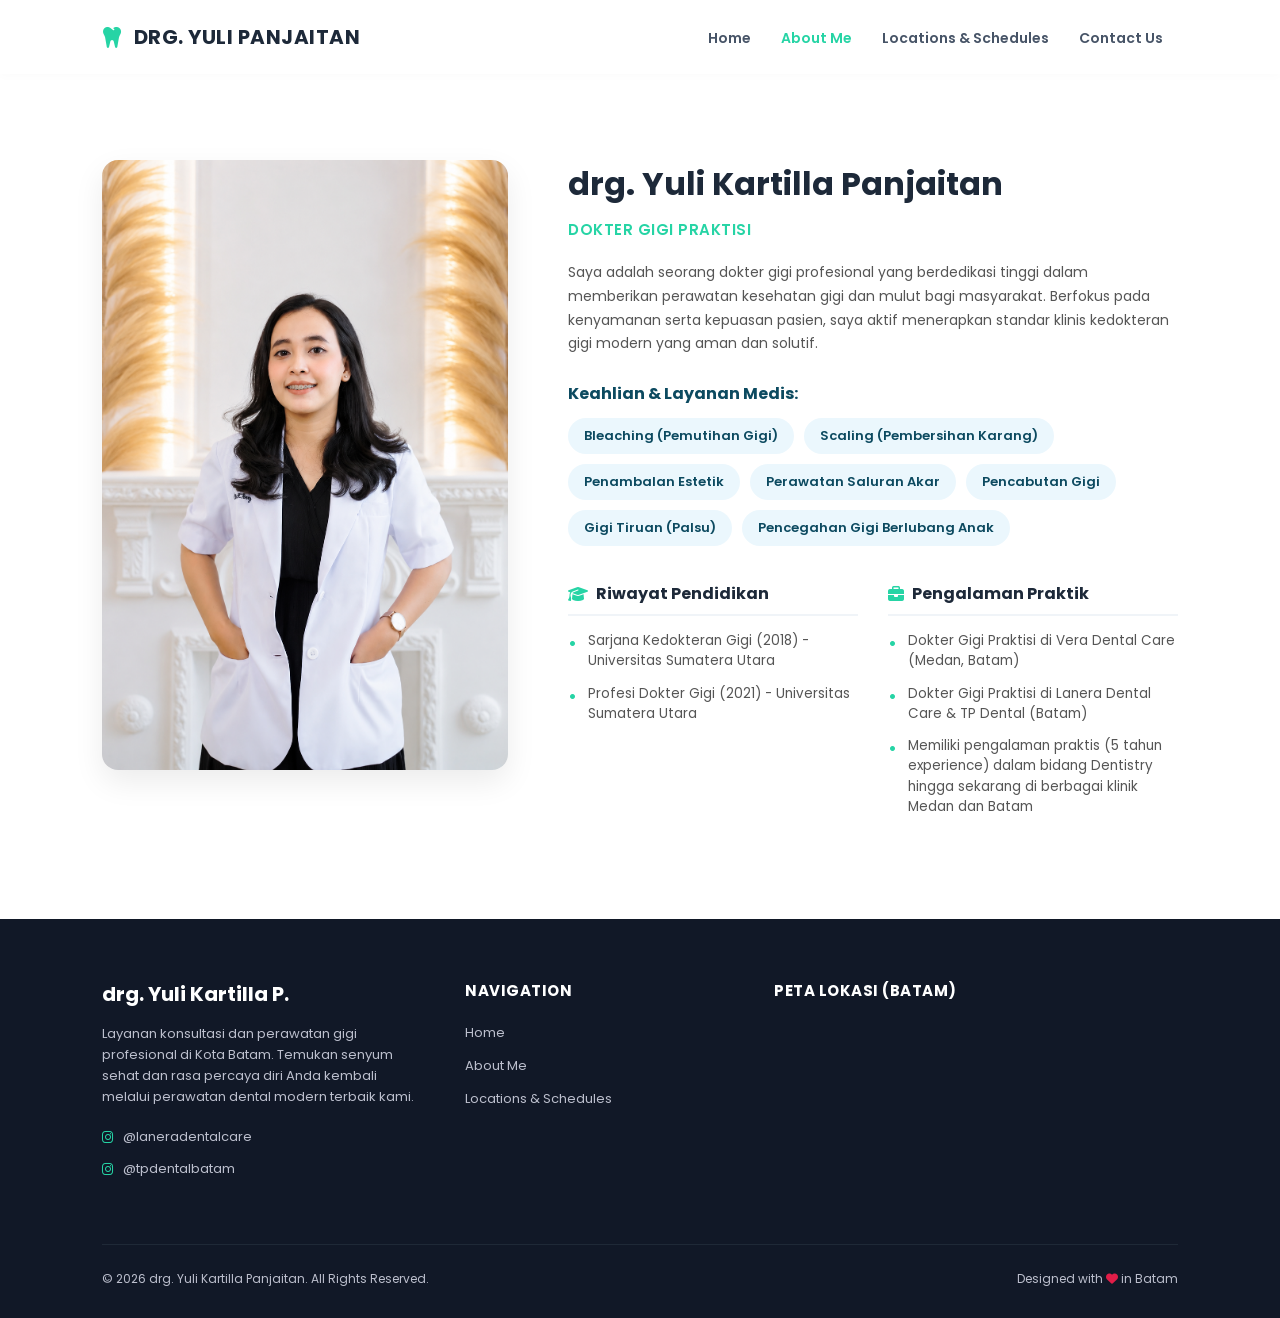
==== about.html @ c7d8d3b6 "Update about.html" ====
<!DOCTYPE html>
<html lang="en">
<head>
    <meta charset="UTF-8">
    <meta name="viewport" content="width=device-width, initial-scale=1.0">
    <title>About Me - drg. Yuli Kartilla Panjaitan</title>
    <!-- Font Awesome untuk Ikon -->
    <link rel="stylesheet" href="https://cdnjs.cloudflare.com/ajax/libs/font-awesome/6.4.0/css/all.min.css">
    <!-- Google Fonts -->
    <link href="https://fonts.googleapis.com/css2?family=Poppins:wght@300;400;600;700&display=swap" rel="stylesheet">
    
    <style>
        * {
            margin: 0;
            padding: 0;
            box-sizing: border-box;
            font-family: 'Poppins', sans-serif;
            scroll-behavior: smooth;
        }

        body {
            background-color: #ffffff;
            color: #333;
            overflow-x: hidden;
        }

        /* Navigation Bar */
        header {
            display: flex;
            justify-content: space-between;
            align-items: center;
            padding: 22px 8%;
            background: rgba(255, 255, 255, 0.95);
            backdrop-filter: blur(8px);
            position: fixed;
            width: 100%;
            z-index: 1000;
            top: 0;
            left: 0;
            box-shadow: 0 2px 10px rgba(0, 0, 0, 0.02);
            transition: all 0.3s ease-in-out;
        }

        header.scrolled {
            padding: 12px 8%;
            background: #ffffff;
            box-shadow: 0 4px 20px rgba(0, 0, 0, 0.08);
        }

        .logo {
            display: flex;
            align-items: center;
            font-weight: 700;
            font-size: 20px;
            color: #1d2939;
            text-transform: uppercase;
            letter-spacing: 0.5px;
        }

        .logo i {
            color: #26d4a5;
            margin-right: 10px;
            font-size: 24px;
        }

        nav {
            display: flex;
            align-items: center;
        }

        nav ul {
            display: flex;
            list-style: none;
            align-items: center;
        }

        nav ul li {
            margin: 0 15px;
        }

        nav ul li a {
            text-decoration: none;
            color: #475467;
            font-size: 14px;
            font-weight: 600;
            transition: color 0.3s;
        }

        nav ul li a:hover, nav ul li a.active {
            color: #26d4a5;
        }

        .menu-toggle {
            display: none;
            font-size: 24px;
            cursor: pointer;
        }

        /* SECTION: Tentang Dokter */
        .about-section {
            padding: 160px 8% 90px 8%;
            background-color: #ffffff;
            display: grid;
            grid-template-columns: 1fr 1.5fr;
            gap: 60px;
            align-items: start;
        }

        .about-img-box {
            position: relative;
            border-radius: 16px;
            overflow: hidden;
            box-shadow: 0 12px 30px rgba(0, 0, 0, 0.08);
        }

        .about-img-box img {
            width: 100%;
            height: auto;
            display: block;
            object-fit: cover;
        }

        .about-details h2 {
            font-size: 32px;
            color: #1d2939;
            margin-bottom: 10px;
            font-weight: 700;
        }

        .about-details .subtitle {
            font-size: 15px;
            color: #26d4a5;
            font-weight: 600;
            text-transform: uppercase;
            letter-spacing: 0.5px;
            margin-bottom: 20px;
        }

        .about-details p {
            font-size: 14px;
            color: #555;
            line-height: 1.7;
            margin-bottom: 25px;
        }

        .skills-title {
            font-size: 16px;
            font-weight: 700;
            color: #0c4a60;
            margin-bottom: 12px;
        }

        .skills-container {
            display: flex;
            flex-wrap: wrap;
            gap: 10px;
            margin-bottom: 35px;
        }

        .skill-tag {
            background-color: #ebf7fd;
            color: #0c4a60;
            padding: 8px 16px;
            border-radius: 20px;
            font-size: 13px;
            font-weight: 600;
            transition: all 0.3s;
        }

        .skill-tag:hover {
            background-color: #26d4a5;
            color: white;
        }

        .history-grid {
            display: grid;
            grid-template-columns: 1fr 1fr;
            gap: 30px;
        }

        .history-block h3 {
            font-size: 16px;
            color: #1d2939;
            margin-bottom: 15px;
            display: flex;
            align-items: center;
            gap: 8px;
            font-weight: 700;
            border-bottom: 2px solid #f0f4f8;
            padding-bottom: 8px;
        }

        .history-block h3 i {
            color: #26d4a5;
        }

        .history-list {
            list-style: none;
        }

        .history-item {
            position: relative;
            padding-left: 20px;
            margin-bottom: 12px;
            font-size: 13.5px;
            color: #555;
            line-height: 1.5;
        }

        .history-item::before {
            content: "•";
            color: #26d4a5;
            font-size: 18px;
            position: absolute;
            left: 0;
            top: -2px;
            font-weight: bold;
        }

        /* SECTION: Footer */
        footer {
            background-color: #111827;
            color: #bcbfcd;
            padding: 60px 8% 30px 8%;
            font-size: 14px;
        }

        .footer-container {
            display: grid;
            grid-template-columns: 1.2fr 1fr 1.5fr;
            gap: 40px;
            margin-bottom: 40px;
        }

        .footer-brand h3 {
            color: white;
            font-size: 20px;
            margin-bottom: 15px;
            font-weight: 700;
        }

        .footer-brand p {
            line-height: 1.6;
            margin-bottom: 20px;
            font-size: 13px;
        }

        .footer-socials-link a {
            color: #bcbfcd;
            text-decoration: none;
            display: flex;
            align-items: center;
            gap: 10px;
            margin-bottom: 12px;
            transition: color 0.3s;
            font-size: 13px;
        }

        .footer-socials-link a:hover {
            color: #26d4a5;
        }

        .footer-links h4, .footer-maps h4 {
            color: white;
            font-size: 15px;
            font-weight: 700;
            margin-bottom: 20px;
            text-transform: uppercase;
            letter-spacing: 0.5px;
        }

        .footer-links ul {
            list-style: none;
        }

        .footer-links ul li {
            margin-bottom: 12px;
        }

        .footer-links ul li a {
            color: #bcbfcd;
            text-decoration: none;
            transition: color 0.3s;
            font-size: 13px;
        }

        .footer-links ul li a:hover {
            color: #26d4a5;
        }

        .map-responsive {
            overflow: hidden;
            padding-bottom: 45%;
            position: relative;
            height: 0;
            border-radius: 8px;
        }

        .map-responsive iframe {
            left: 0;
            top: 0;
            height: 100%;
            width: 100%;
            position: absolute;
            border: 0;
        }

        .footer-bottom {
            border-top: 1px solid #1f2937;
            padding-top: 25px;
            display: flex;
            justify-content: space-between;
            align-items: center;
            flex-wrap: wrap;
            gap: 15px;
            font-size: 12px;
        }

        /* Responsive Breakpoints */
        @media (max-width: 992px) {
            header { padding: 16px 5%; background: white !important; position: fixed; box-shadow: 0 2px 10px rgba(0,0,0,0.05); }
            .menu-toggle { display: block; color: #111; }
            nav ul {
                display: none;
                flex-direction: column;
                position: absolute;
                top: 100%;
                left: 0;
                width: 100%;
                background: white;
                padding: 20px;
                box-shadow: 0 10px 15px rgba(0,0,0,0.05);
            }
            nav ul.active { display: flex; }
            nav ul li { margin: 10px 0; }
            
            .about-section { grid-template-columns: 1fr; gap: 40px; padding: 130px 5% 40px 5%; }
            .history-grid { grid-template-columns: 1fr; gap: 25px; }
            .footer-container { grid-template-columns: 1fr; gap: 30px; }
            .map-responsive { padding-bottom: 60%; }
        }
    </style>
</head>
<body>

    <!-- Header / Navigasi -->
    <header>
        <div class="logo">
            <i class="fa-solid fa-tooth"></i> drg. YULI PANJAITAN
        </div>
        <nav>
            <div class="menu-toggle" id="mobile-menu"><i class="fa-solid fa-bars"></i></div>
            <ul id="nav-list">
                <li><a href="index.html">Home</a></li>
                <li><a href="about.html" class="active">About Me</a></li>
                <li><a href="index.html#locations">Locations & Schedules</a></li>
                <li><a href="index.html#contact">Contact Us</a></li>
            </ul>
        </nav>
    </header>

    <!-- SECTION: Tentang Dokter -->
    <section class="about-section">
        <div class="about-img-box">
            <img src="drg-yuli.jpg" alt="Foto drg. Yuli Kartilla Panjaitan" onerror="this.src='https://via.placeholder.com/400x500?text=Foto+drg.+Yuli'">
        </div>
        
        <div class="about-details">
            <h2>drg. Yuli Kartilla Panjaitan</h2>
            <div class="subtitle">Dokter Gigi Praktisi</div>
            <p>Saya adalah seorang dokter gigi profesional yang berdedikasi tinggi dalam memberikan perawatan kesehatan gigi dan mulut bagi masyarakat. Berfokus pada kenyamanan serta kepuasan pasien, saya aktif menerapkan standar klinis kedokteran gigi modern yang aman dan solutif.</p>
            
            <div class="skills-title">Keahlian & Layanan Medis:</div>
            <div class="skills-container">
                <div class="skill-tag">Bleaching (Pemutihan Gigi)</div>
                <div class="skill-tag">Scaling (Pembersihan Karang)</div>
                <div class="skill-tag">Penambalan Estetik</div>
                <div class="skill-tag">Perawatan Saluran Akar</div>
                <div class="skill-tag">Pencabutan Gigi</div>
                <div class="skill-tag">Gigi Tiruan (Palsu)</div>
                <div class="skill-tag">Pencegahan Gigi Berlubang Anak</div>
            </div>
            
            <div class="history-grid">
                <!-- UPDATE RIWAYAT PENDIDIKAN -->
                <div class="history-block">
                    <h3><i class="fa-solid fa-graduation-cap"></i> Riwayat Pendidikan</h3>
                    <ul class="history-list">
                        <li class="history-item">Sarjana Kedokteran Gigi (2018) - Universitas Sumatera Utara</li>
                        <li class="history-item">Profesi Dokter Gigi (2021) - Universitas Sumatera Utara</li>
                    </ul>
                </div>
                
                <!-- UPDATE PENGALAMAN PRAKTIK -->
                <div class="history-block">
                    <h3><i class="fa-solid fa-briefcase"></i> Pengalaman Praktik</h3>
                    <ul class="history-list">
                        <li class="history-item">Dokter Gigi Praktisi di Vera Dental Care (Medan, Batam)</li>
                        <li class="history-item">Dokter Gigi Praktisi di Lanera Dental Care & TP Dental (Batam)</li>
                        <li class="history-item">Memiliki pengalaman praktis (5 tahun experience) dalam bidang Dentistry hingga sekarang di berbagai klinik Medan dan Batam</li>
                    </ul>
                </div>
            </div>
        </div>
    </section>

    <!-- FOOTER -->
    <footer>
        <div class="footer-container">
            <div class="footer-brand">
                <h3>drg. Yuli Kartilla P.</h3>
                <p>Layanan konsultasi dan perawatan gigi profesional di Kota Batam. Temukan senyum sehat dan rasa percaya diri Anda kembali melalui perawatan dental modern terbaik kami.</p>
                <div class="footer-socials-link">
                    <a href="https://www.instagram.com/laneradentalcare/?hl=id" target="_blank"><i class="fa-brands fa-instagram" style="color: #26d4a5;"></i> @laneradentalcare</a>
                    <a href="https://www.instagram.com/tpdentalbatam/" target="_blank"><i class="fa-brands fa-instagram" style="color: #26d4a5;"></i> @tpdentalbatam</a>
                </div>
            </div>

            <div class="footer-links">
                <h4>Navigation</h4>
                <ul>
                    <li><a href="index.html">Home</a></li>
                    <li><a href="about.html">About Me</a></li>
                    <li><a href="index.html#locations">Locations & Schedules</a></li>
                </ul>
            </div>

            <div class="footer-maps">
                <h4>Peta Lokasi (Batam)</h4>
                <div class="map-responsive">
                    <iframe src="https://www.google.com/maps/embed?pb=!1m18!1m12!1m3!1d127641.15682855214!2d103.92429486026365!3d1.1123512248555813!2m3!1f0!2f0!3f0!3m2!1i1024!2i768!4f13.1!3m3!1m2!1s0x31d98bf723e7f225%3A0x6bda6396e94998!2sBatam%2C%20Kota%20Batam%2C%20Kepulauan%20Riau!5e0!3m2!1sid!2sid!4v1700000000000!3m2!1sid!2sid" allowfullscreen="" loading="lazy"></iframe>
                </div>
            </div>
        </div>

        <div class="footer-bottom">
            <p>© 2026 drg. Yuli Kartilla Panjaitan. All Rights Reserved.</p>
            <p>Designed with <i class="fa-solid fa-heart" style="color: #e11d48;"></i> in Batam</p>
        </div>
    </footer>

    <script>
        // KODE SCROLL NAVBAR STABIL UNTUK HALAMAN ABOUT
        const header = document.querySelector('header');
        function checkScroll() {
            const scrollTop = window.scrollY || window.pageYOffset || document.documentElement.scrollTop;
            if (scrollTop > 30) {
                header.classList.add('scrolled');
            } else {
                header.classList.remove('scrolled');
            }
        }
        window.addEventListener('scroll', checkScroll);
        window.addEventListener('load', checkScroll);

        const mobileMenu = document.getElementById('mobile-menu');
        const navList = document.getElementById('nav-list');

        mobileMenu.addEventListener('click', () => {
            navList.classList.toggle('active');
        });
    </script>
</body>
</html>
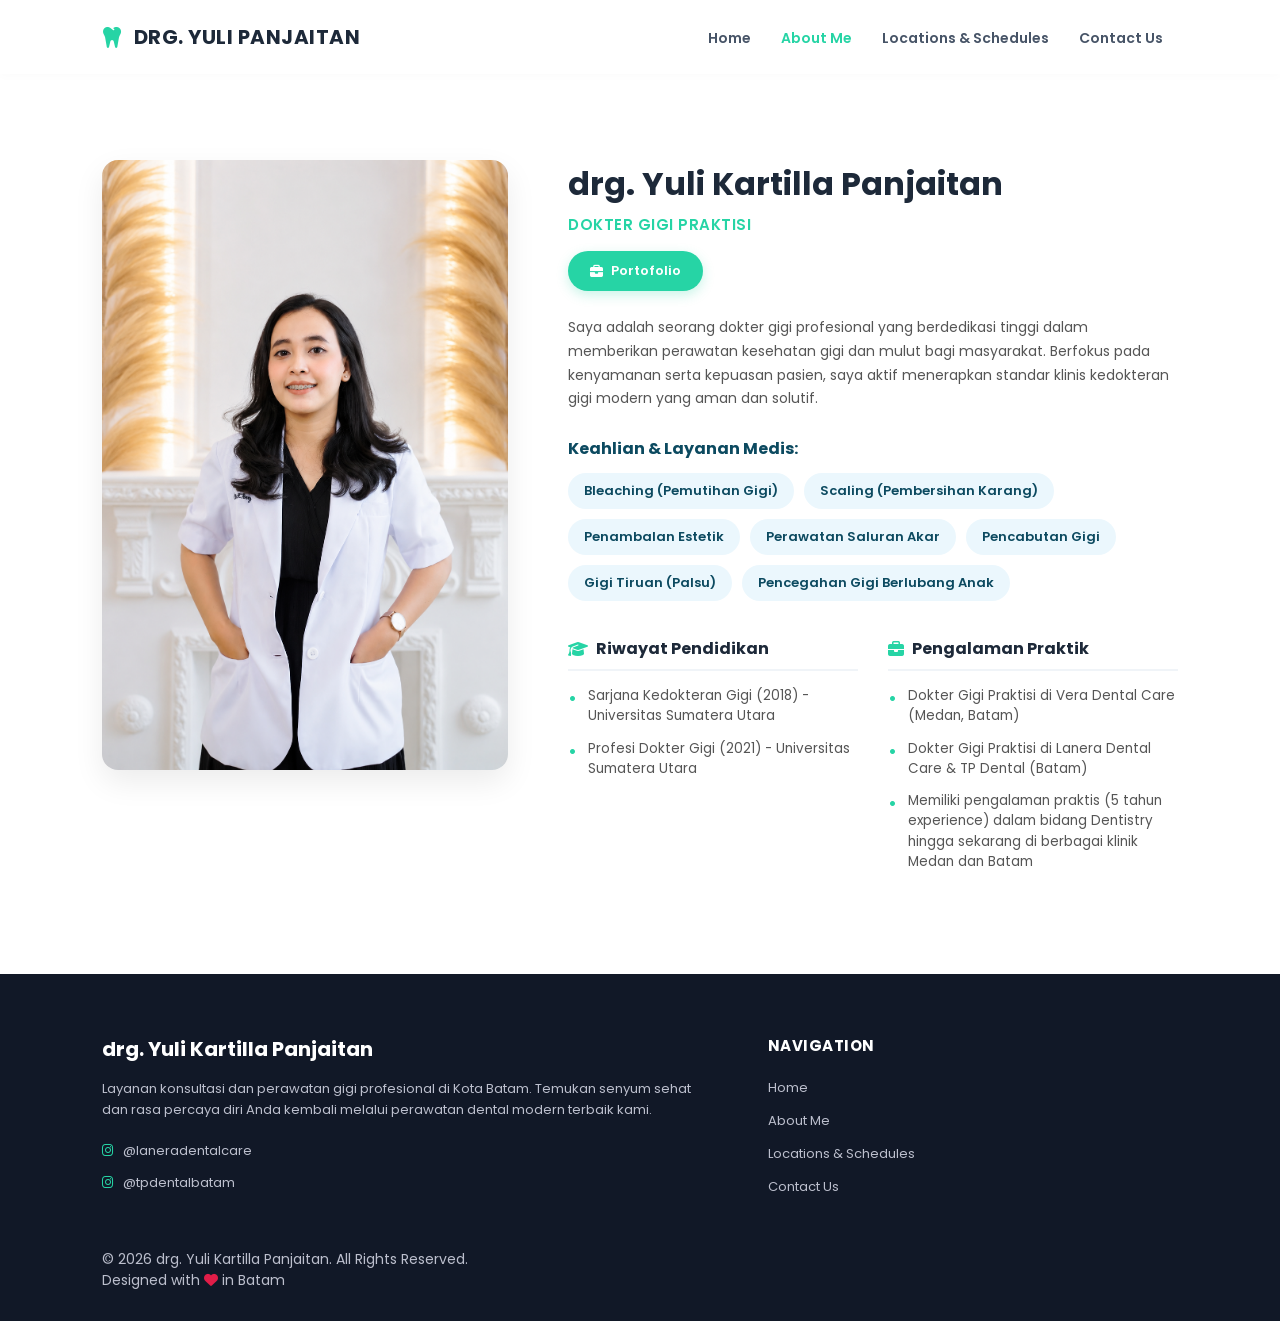
==== commit 70a51eea: "Update about.html" ====
--- a/about.html
+++ b/about.html
@@ -55,6 +55,8 @@
             color: #1d2939;
             text-transform: uppercase;
             letter-spacing: 0.5px;
+            text-decoration: none;
+            cursor: pointer;
         }
 
         .logo i {
@@ -123,7 +125,7 @@
         .about-details h2 {
             font-size: 32px;
             color: #1d2939;
-            margin-bottom: 10px;
+            margin-bottom: 5px;
             font-weight: 700;
         }
 
@@ -133,7 +135,30 @@
             font-weight: 600;
             text-transform: uppercase;
             letter-spacing: 0.5px;
-            margin-bottom: 20px;
+            margin-bottom: 15px;
+        }
+
+        /* Tombol Portofolio Premium */
+        .btn-portfolio {
+            display: inline-flex;
+            align-items: center;
+            gap: 8px;
+            background-color: #26d4a5;
+            color: white;
+            padding: 10px 22px;
+            border-radius: 30px;
+            text-decoration: none;
+            font-weight: 600;
+            font-size: 13px;
+            box-shadow: 0 4px 12px rgba(38, 212, 165, 0.25);
+            transition: all 0.3s;
+            margin-bottom: 25px;
+        }
+
+        .btn-portfolio:hover {
+            background-color: #1fc094;
+            transform: translateY(-2px);
+            box-shadow: 0 6px 15px rgba(38, 212, 165, 0.35);
         }
 
         .about-details p {
@@ -227,8 +252,8 @@
 
         .footer-container {
             display: grid;
-            grid-template-columns: 1.2fr 1fr 1.5fr;
-            gap: 40px;
+            grid-template-columns: 1.5fr 1fr;
+            gap: 50px;
             margin-bottom: 40px;
         }
 
@@ -260,7 +285,7 @@
             color: #26d4a5;
         }
 
-        .footer-links h4, .footer-maps h4 {
+        .footer-links h4 {
             color: white;
             font-size: 15px;
             font-weight: 700;
@@ -288,35 +313,6 @@
             color: #26d4a5;
         }
 
-        .map-responsive {
-            overflow: hidden;
-            padding-bottom: 45%;
-            position: relative;
-            height: 0;
-            border-radius: 8px;
-        }
-
-        .map-responsive iframe {
-            left: 0;
-            top: 0;
-            height: 100%;
-            width: 100%;
-            position: absolute;
-            border: 0;
-        }
-
-        .footer-bottom {
-            border-top: 1px solid #1f2937;
-            padding-top: 25px;
-            display: flex;
-            justify-content: space-between;
-            align-items: center;
-            flex-wrap: wrap;
-            gap: 15px;
-            font-size: 12px;
-        }
-
-        /* Responsive Breakpoints */
         @media (max-width: 992px) {
             header { padding: 16px 5%; background: white !important; position: fixed; box-shadow: 0 2px 10px rgba(0,0,0,0.05); }
             .menu-toggle { display: block; color: #111; }
@@ -333,21 +329,19 @@
             }
             nav ul.active { display: flex; }
             nav ul li { margin: 10px 0; }
-            
             .about-section { grid-template-columns: 1fr; gap: 40px; padding: 130px 5% 40px 5%; }
             .history-grid { grid-template-columns: 1fr; gap: 25px; }
             .footer-container { grid-template-columns: 1fr; gap: 30px; }
-            .map-responsive { padding-bottom: 60%; }
         }
     </style>
 </head>
 <body>
 
-    <!-- Header / Navigasi -->
+    <!-- Header / Navigasi (Logo diarahkan ke about.html) -->
     <header>
-        <div class="logo">
+        <a href="about.html" class="logo">
             <i class="fa-solid fa-tooth"></i> drg. YULI PANJAITAN
-        </div>
+        </a>
         <nav>
             <div class="menu-toggle" id="mobile-menu"><i class="fa-solid fa-bars"></i></div>
             <ul id="nav-list">
@@ -368,6 +362,12 @@
         <div class="about-details">
             <h2>drg. Yuli Kartilla Panjaitan</h2>
             <div class="subtitle">Dokter Gigi Praktisi</div>
+            
+            <!-- REVISI: Tombol Portofolio mengarah ke Instagram Anda -->
+            <a href="https://www.instagram.com/drg.yuli?igsh=MXcycHk3Z3JtbWp4Mw==" target="_blank" class="btn-portfolio">
+                <i class="fa-solid fa-briefcase"></i> Portofolio
+            </a>
+            
             <p>Saya adalah seorang dokter gigi profesional yang berdedikasi tinggi dalam memberikan perawatan kesehatan gigi dan mulut bagi masyarakat. Berfokus pada kenyamanan serta kepuasan pasien, saya aktif menerapkan standar klinis kedokteran gigi modern yang aman dan solutif.</p>
             
             <div class="skills-title">Keahlian & Layanan Medis:</div>
@@ -382,7 +382,6 @@
             </div>
             
             <div class="history-grid">
-                <!-- UPDATE RIWAYAT PENDIDIKAN -->
                 <div class="history-block">
                     <h3><i class="fa-solid fa-graduation-cap"></i> Riwayat Pendidikan</h3>
                     <ul class="history-list">
@@ -391,7 +390,6 @@
                     </ul>
                 </div>
                 
-                <!-- UPDATE PENGALAMAN PRAKTIK -->
                 <div class="history-block">
                     <h3><i class="fa-solid fa-briefcase"></i> Pengalaman Praktik</h3>
                     <ul class="history-list">
@@ -408,7 +406,7 @@
     <footer>
         <div class="footer-container">
             <div class="footer-brand">
-                <h3>drg. Yuli Kartilla P.</h3>
+                <h3>drg. Yuli Kartilla Panjaitan</h3>
                 <p>Layanan konsultasi dan perawatan gigi profesional di Kota Batam. Temukan senyum sehat dan rasa percaya diri Anda kembali melalui perawatan dental modern terbaik kami.</p>
                 <div class="footer-socials-link">
                     <a href="https://www.instagram.com/laneradentalcare/?hl=id" target="_blank"><i class="fa-brands fa-instagram" style="color: #26d4a5;"></i> @laneradentalcare</a>
@@ -422,25 +420,18 @@
                     <li><a href="index.html">Home</a></li>
                     <li><a href="about.html">About Me</a></li>
                     <li><a href="index.html#locations">Locations & Schedules</a></li>
+                    <li><a href="index.html#contact">Contact Us</a></li>
                 </ul>
             </div>
-
-            <div class="footer-maps">
-                <h4>Peta Lokasi (Batam)</h4>
-                <div class="map-responsive">
-                    <iframe src="https://www.google.com/maps/embed?pb=!1m18!1m12!1m3!1d127641.15682855214!2d103.92429486026365!3d1.1123512248555813!2m3!1f0!2f0!3f0!3m2!1i1024!2i768!4f13.1!3m3!1m2!1s0x31d98bf723e7f225%3A0x6bda6396e94998!2sBatam%2C%20Kota%20Batam%2C%20Kepulauan%20Riau!5e0!3m2!1sid!2sid!4v1700000000000!3m2!1sid!2sid" allowfullscreen="" loading="lazy"></iframe>
-                </div>
-            </div>
         </div>
 
         <div class="footer-bottom">
-            <p>© 2026 drg. Yuli Kartilla Panjaitan. All Rights Reserved.</p>
+            <p>&copy; 2026 drg. Yuli Kartilla Panjaitan. All Rights Reserved.</p>
             <p>Designed with <i class="fa-solid fa-heart" style="color: #e11d48;"></i> in Batam</p>
         </div>
     </footer>
 
     <script>
-        // KODE SCROLL NAVBAR STABIL UNTUK HALAMAN ABOUT
         const header = document.querySelector('header');
         function checkScroll() {
             const scrollTop = window.scrollY || window.pageYOffset || document.documentElement.scrollTop;
@@ -455,7 +446,6 @@
 
         const mobileMenu = document.getElementById('mobile-menu');
         const navList = document.getElementById('nav-list');
-
         mobileMenu.addEventListener('click', () => {
             navList.classList.toggle('active');
         });
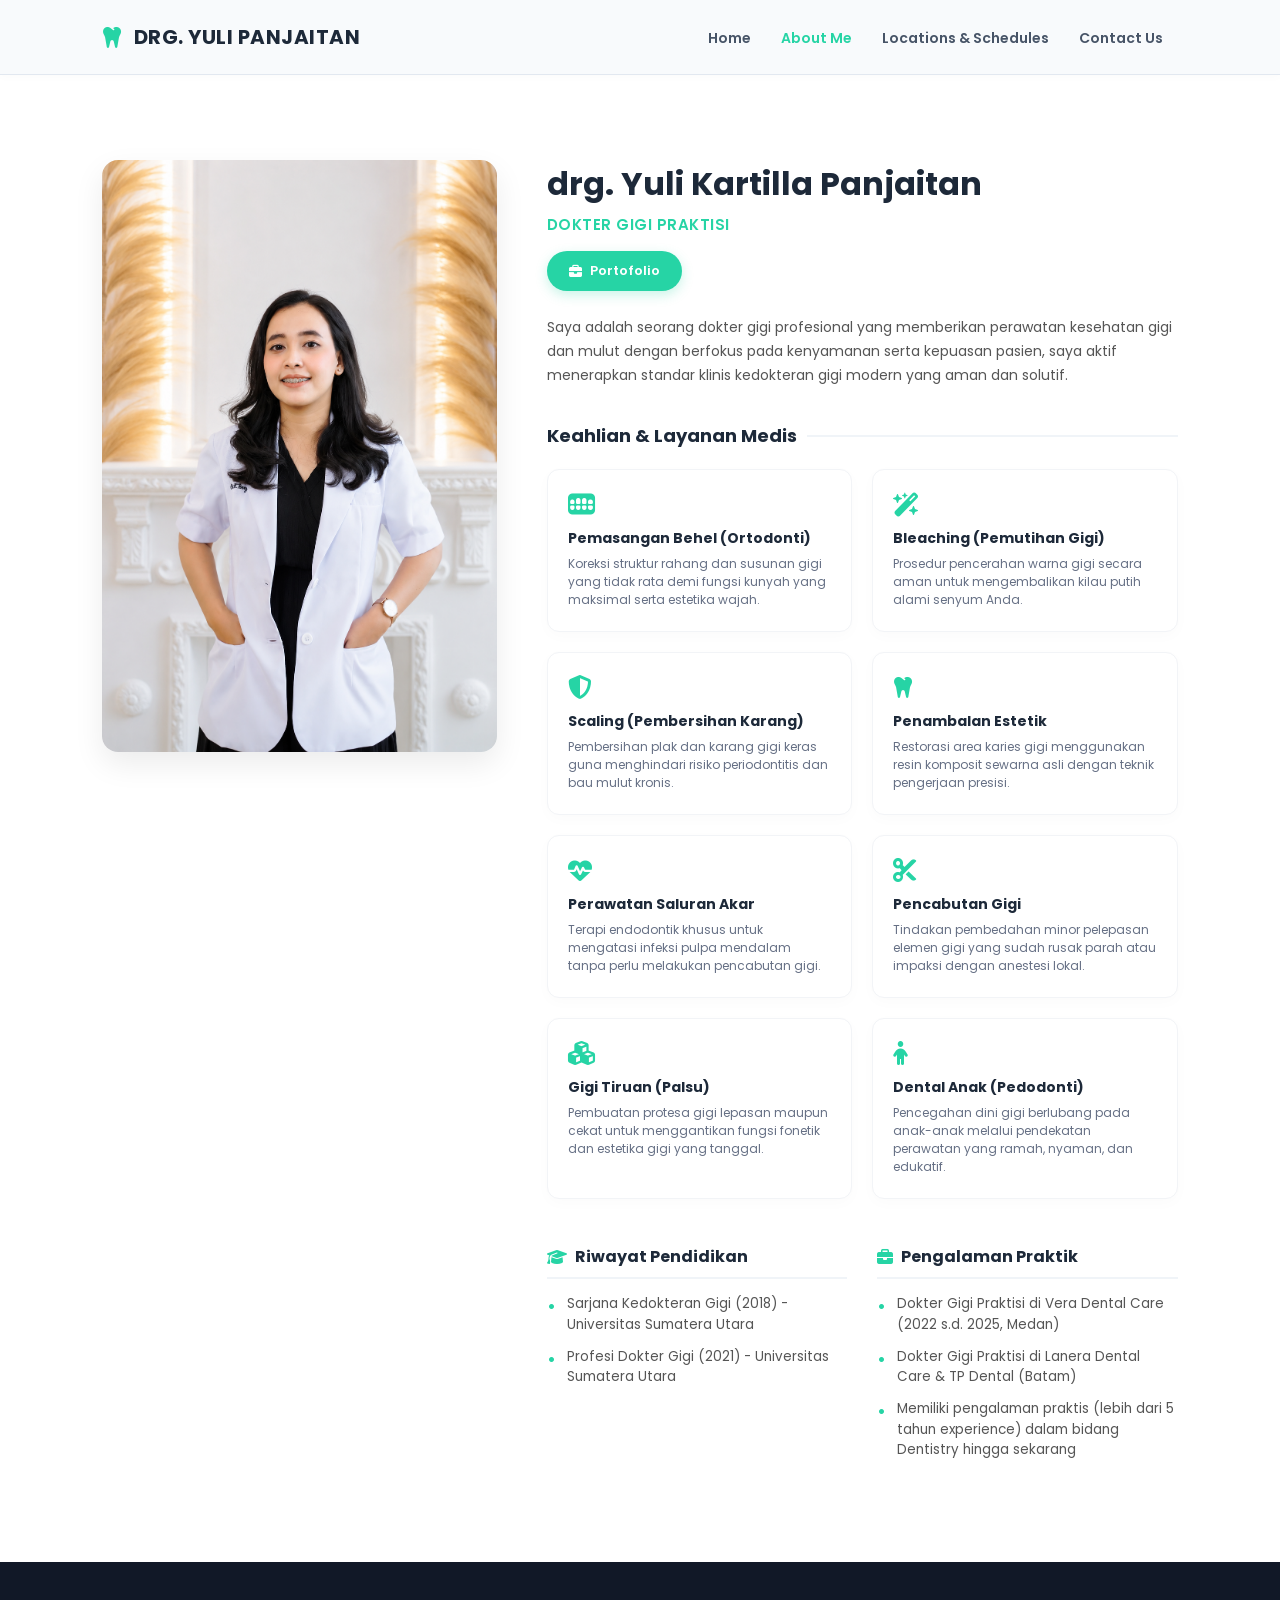
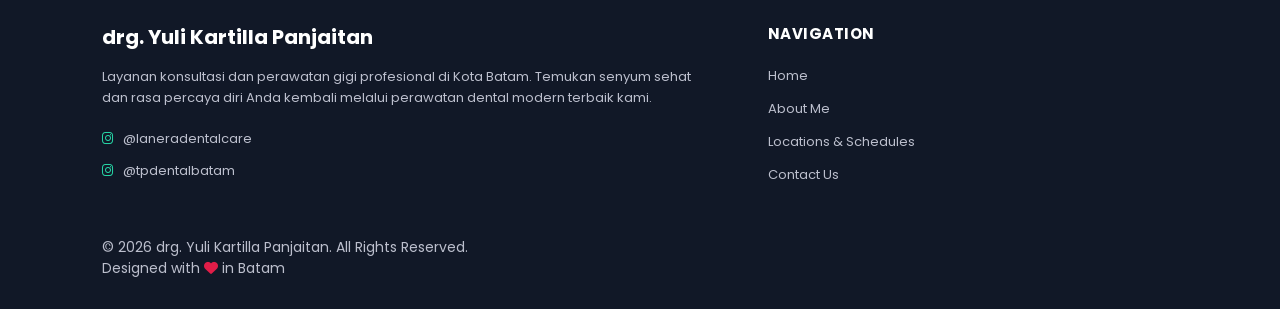
==== commit 6a9b9c49: "Update about.html" ====
--- a/about.html
+++ b/about.html
@@ -24,27 +24,27 @@
             overflow-x: hidden;
         }
 
-        /* Navigation Bar */
+        /* Navigation Bar - REVISI SINKRON BACKGROUND BERWARNA & BATASAN TEGAS */
         header {
             display: flex;
             justify-content: space-between;
             align-items: center;
             padding: 22px 8%;
-            background: rgba(255, 255, 255, 0.95);
-            backdrop-filter: blur(8px);
+            background: #f8fafc; /* Menggunakan warna abu-abu sangat muda */
             position: fixed;
             width: 100%;
             z-index: 1000;
             top: 0;
             left: 0;
+            border-bottom: 1px solid #e2e8f0; /* Garis pembatas warna tegas */
             box-shadow: 0 2px 10px rgba(0, 0, 0, 0.02);
             transition: all 0.3s ease-in-out;
         }
 
         header.scrolled {
             padding: 12px 8%;
-            background: #ffffff;
-            box-shadow: 0 4px 20px rgba(0, 0, 0, 0.08);
+            background: #f1f5f9;
+            box-shadow: 0 4px 20px rgba(0, 0, 0, 0.06);
         }
 
         .logo {
@@ -103,8 +103,8 @@
             padding: 160px 8% 90px 8%;
             background-color: #ffffff;
             display: grid;
-            grid-template-columns: 1fr 1.5fr;
-            gap: 60px;
+            grid-template-columns: 1fr 1.6fr;
+            gap: 50px;
             align-items: start;
         }
 
@@ -113,6 +113,8 @@
             border-radius: 16px;
             overflow: hidden;
             box-shadow: 0 12px 30px rgba(0, 0, 0, 0.08);
+            position: sticky;
+            top: 120px;
         }
 
         .about-img-box img {
@@ -138,7 +140,6 @@
             margin-bottom: 15px;
         }
 
-        /* Tombol Portofolio Premium */
         .btn-portfolio {
             display: inline-flex;
             align-items: center;
@@ -161,42 +162,73 @@
             box-shadow: 0 6px 15px rgba(38, 212, 165, 0.35);
         }
 
-        .about-details p {
+        .about-details p.desc {
             font-size: 14px;
             color: #555;
             line-height: 1.7;
-            margin-bottom: 25px;
-        }
-
-        .skills-title {
-            font-size: 16px;
-            font-weight: 700;
-            color: #0c4a60;
+            margin-bottom: 35px;
+        }
+
+        .skills-title-main {
+            font-size: 18px;
+            color: #1d2939;
+            font-weight: 700;
+            margin-bottom: 20px;
+            display: flex;
+            align-items: center;
+            gap: 10px;
+        }
+
+        .skills-title-main::after {
+            content: "";
+            flex-grow: 1;
+            height: 2px;
+            background-color: #f0f4f8;
+        }
+
+        .skills-grid-layout {
+            display: grid;
+            grid-template-columns: repeat(auto-fit, minmax(240px, 1fr));
+            gap: 20px;
+            margin-bottom: 45px;
+        }
+
+        .skill-card-box {
+            background: #ffffff;
+            padding: 22px 20px;
+            border-radius: 12px;
+            box-shadow: 0 4px 15px rgba(0,0,0,0.02);
+            border: 1px solid #f2f4f7;
+            transition: all 0.3s;
+        }
+
+        .skill-card-box:hover {
+            transform: translateY(-3px);
+            box-shadow: 0 8px 25px rgba(0,0,0,0.06);
+            border-color: #26d4a5;
+        }
+
+        .skill-card-icon {
+            font-size: 24px;
+            color: #26d4a5;
             margin-bottom: 12px;
-        }
-
-        .skills-container {
-            display: flex;
-            flex-wrap: wrap;
-            gap: 10px;
-            margin-bottom: 35px;
-        }
-
-        .skill-tag {
-            background-color: #ebf7fd;
-            color: #0c4a60;
-            padding: 8px 16px;
-            border-radius: 20px;
-            font-size: 13px;
-            font-weight: 600;
-            transition: all 0.3s;
-        }
-
-        .skill-tag:hover {
-            background-color: #26d4a5;
-            color: white;
-        }
-
+            display: inline-block;
+        }
+
+        .skill-card-box h4 {
+            font-size: 14px;
+            color: #1d2939;
+            font-weight: 700;
+            margin-bottom: 6px;
+        }
+
+        .skill-card-box p {
+            font-size: 12px;
+            color: #667085;
+            line-height: 1.5;
+        }
+
+        /* BLOCK RIWAYAT & PENGALAMAN */
         .history-grid {
             display: grid;
             grid-template-columns: 1fr 1fr;
@@ -314,7 +346,7 @@
         }
 
         @media (max-width: 992px) {
-            header { padding: 16px 5%; background: white !important; position: fixed; box-shadow: 0 2px 10px rgba(0,0,0,0.05); }
+            header { padding: 16px 5%; background: #f8fafc !important; position: fixed; box-shadow: 0 2px 10px rgba(0,0,0,0.05); }
             .menu-toggle { display: block; color: #111; }
             nav ul {
                 display: none;
@@ -323,13 +355,15 @@
                 top: 100%;
                 left: 0;
                 width: 100%;
-                background: white;
+                background: #f8fafc;
                 padding: 20px;
                 box-shadow: 0 10px 15px rgba(0,0,0,0.05);
+                border-bottom: 1px solid #e2e8f0;
             }
             nav ul.active { display: flex; }
             nav ul li { margin: 10px 0; }
             .about-section { grid-template-columns: 1fr; gap: 40px; padding: 130px 5% 40px 5%; }
+            .about-img-box { position: relative; top: 0; }
             .history-grid { grid-template-columns: 1fr; gap: 25px; }
             .footer-container { grid-template-columns: 1fr; gap: 30px; }
         }
@@ -337,7 +371,7 @@
 </head>
 <body>
 
-    <!-- Header / Navigasi (Logo diarahkan ke about.html) -->
+    <!-- Header / Navigasi -->
     <header>
         <a href="about.html" class="logo">
             <i class="fa-solid fa-tooth"></i> drg. YULI PANJAITAN
@@ -363,22 +397,54 @@
             <h2>drg. Yuli Kartilla Panjaitan</h2>
             <div class="subtitle">Dokter Gigi Praktisi</div>
             
-            <!-- REVISI: Tombol Portofolio mengarah ke Instagram Anda -->
             <a href="https://www.instagram.com/drg.yuli?igsh=MXcycHk3Z3JtbWp4Mw==" target="_blank" class="btn-portfolio">
                 <i class="fa-solid fa-briefcase"></i> Portofolio
             </a>
             
-            <p>Saya adalah seorang dokter gigi profesional yang berdedikasi tinggi dalam memberikan perawatan kesehatan gigi dan mulut bagi masyarakat. Berfokus pada kenyamanan serta kepuasan pasien, saya aktif menerapkan standar klinis kedokteran gigi modern yang aman dan solutif.</p>
+            <p class="desc">Saya adalah seorang dokter gigi profesional yang memberikan perawatan kesehatan gigi dan mulut dengan berfokus pada kenyamanan serta kepuasan pasien, saya aktif menerapkan standar klinis kedokteran gigi modern yang aman dan solutif.</p>
             
-            <div class="skills-title">Keahlian & Layanan Medis:</div>
-            <div class="skills-container">
-                <div class="skill-tag">Bleaching (Pemutihan Gigi)</div>
-                <div class="skill-tag">Scaling (Pembersihan Karang)</div>
-                <div class="skill-tag">Penambalan Estetik</div>
-                <div class="skill-tag">Perawatan Saluran Akar</div>
-                <div class="skill-tag">Pencabutan Gigi</div>
-                <div class="skill-tag">Gigi Tiruan (Palsu)</div>
-                <div class="skill-tag">Pencegahan Gigi Berlubang Anak</div>
+            <div class="skills-title-main">Keahlian & Layanan Medis</div>
+            <div class="skills-grid-layout">
+                <div class="skill-card-box">
+                    <i class="fa-solid fa-teeth skill-card-icon"></i>
+                    <h4>Pemasangan Behel (Ortodonti)</h4>
+                    <p>Koreksi struktur rahang dan susunan gigi yang tidak rata demi fungsi kunyah yang maksimal serta estetika wajah.</p>
+                </div>
+                <div class="skill-card-box">
+                    <i class="fa-solid fa-wand-magic-sparkles skill-card-icon"></i>
+                    <h4>Bleaching (Pemutihan Gigi)</h4>
+                    <p>Prosedur pencerahan warna gigi secara aman untuk mengembalikan kilau putih alami senyum Anda.</p>
+                </div>
+                <div class="skill-card-box">
+                    <i class="fa-solid fa-shield-halved skill-card-icon"></i>
+                    <h4>Scaling (Pembersihan Karang)</h4>
+                    <p>Pembersihan plak dan karang gigi keras guna menghindari risiko periodontitis dan bau mulut kronis.</p>
+                </div>
+                <div class="skill-card-box">
+                    <i class="fa-solid fa-tooth skill-card-icon"></i>
+                    <h4>Penambalan Estetik</h4>
+                    <p>Restorasi area karies gigi menggunakan resin komposit sewarna asli dengan teknik pengerjaan presisi.</p>
+                </div>
+                <div class="skill-card-box">
+                    <i class="fa-solid fa-heart-pulse skill-card-icon"></i>
+                    <h4>Perawatan Saluran Akar</h4>
+                    <p>Terapi endodontik khusus untuk mengatasi infeksi pulpa mendalam tanpa perlu melakukan pencabutan gigi.</p>
+                </div>
+                <div class="skill-card-box">
+                    <i class="fa-solid fa-scissors skill-card-icon"></i>
+                    <h4>Pencabutan Gigi</h4>
+                    <p>Tindakan pembedahan minor pelepasan elemen gigi yang sudah rusak parah atau impaksi dengan anestesi lokal.</p>
+                </div>
+                <div class="skill-card-box">
+                    <i class="fa-solid fa-cubes skill-card-icon"></i>
+                    <h4>Gigi Tiruan (Palsu)</h4>
+                    <p>Pembuatan protesa gigi lepasan maupun cekat untuk menggantikan fungsi fonetik dan estetika gigi yang tanggal.</p>
+                </div>
+                <div class="skill-card-box">
+                    <i class="fa-solid fa-child skill-card-icon"></i>
+                    <h4>Dental Anak (Pedodonti)</h4>
+                    <p>Pencegahan dini gigi berlubang pada anak-anak melalui pendekatan perawatan yang ramah, nyaman, dan edukatif.</p>
+                </div>
             </div>
             
             <div class="history-grid">
@@ -393,12 +459,13 @@
                 <div class="history-block">
                     <h3><i class="fa-solid fa-briefcase"></i> Pengalaman Praktik</h3>
                     <ul class="history-list">
-                        <li class="history-item">Dokter Gigi Praktisi di Vera Dental Care (Medan, Batam)</li>
+                        <li class="history-item">Dokter Gigi Praktisi di Vera Dental Care (2022 s.d. 2025, Medan)</li>
                         <li class="history-item">Dokter Gigi Praktisi di Lanera Dental Care & TP Dental (Batam)</li>
-                        <li class="history-item">Memiliki pengalaman praktis (5 tahun experience) dalam bidang Dentistry hingga sekarang di berbagai klinik Medan dan Batam</li>
+                        <li class="history-item">Memiliki pengalaman praktis (lebih dari 5 tahun experience) dalam bidang Dentistry hingga sekarang</li>
                     </ul>
                 </div>
             </div>
+
         </div>
     </section>
 
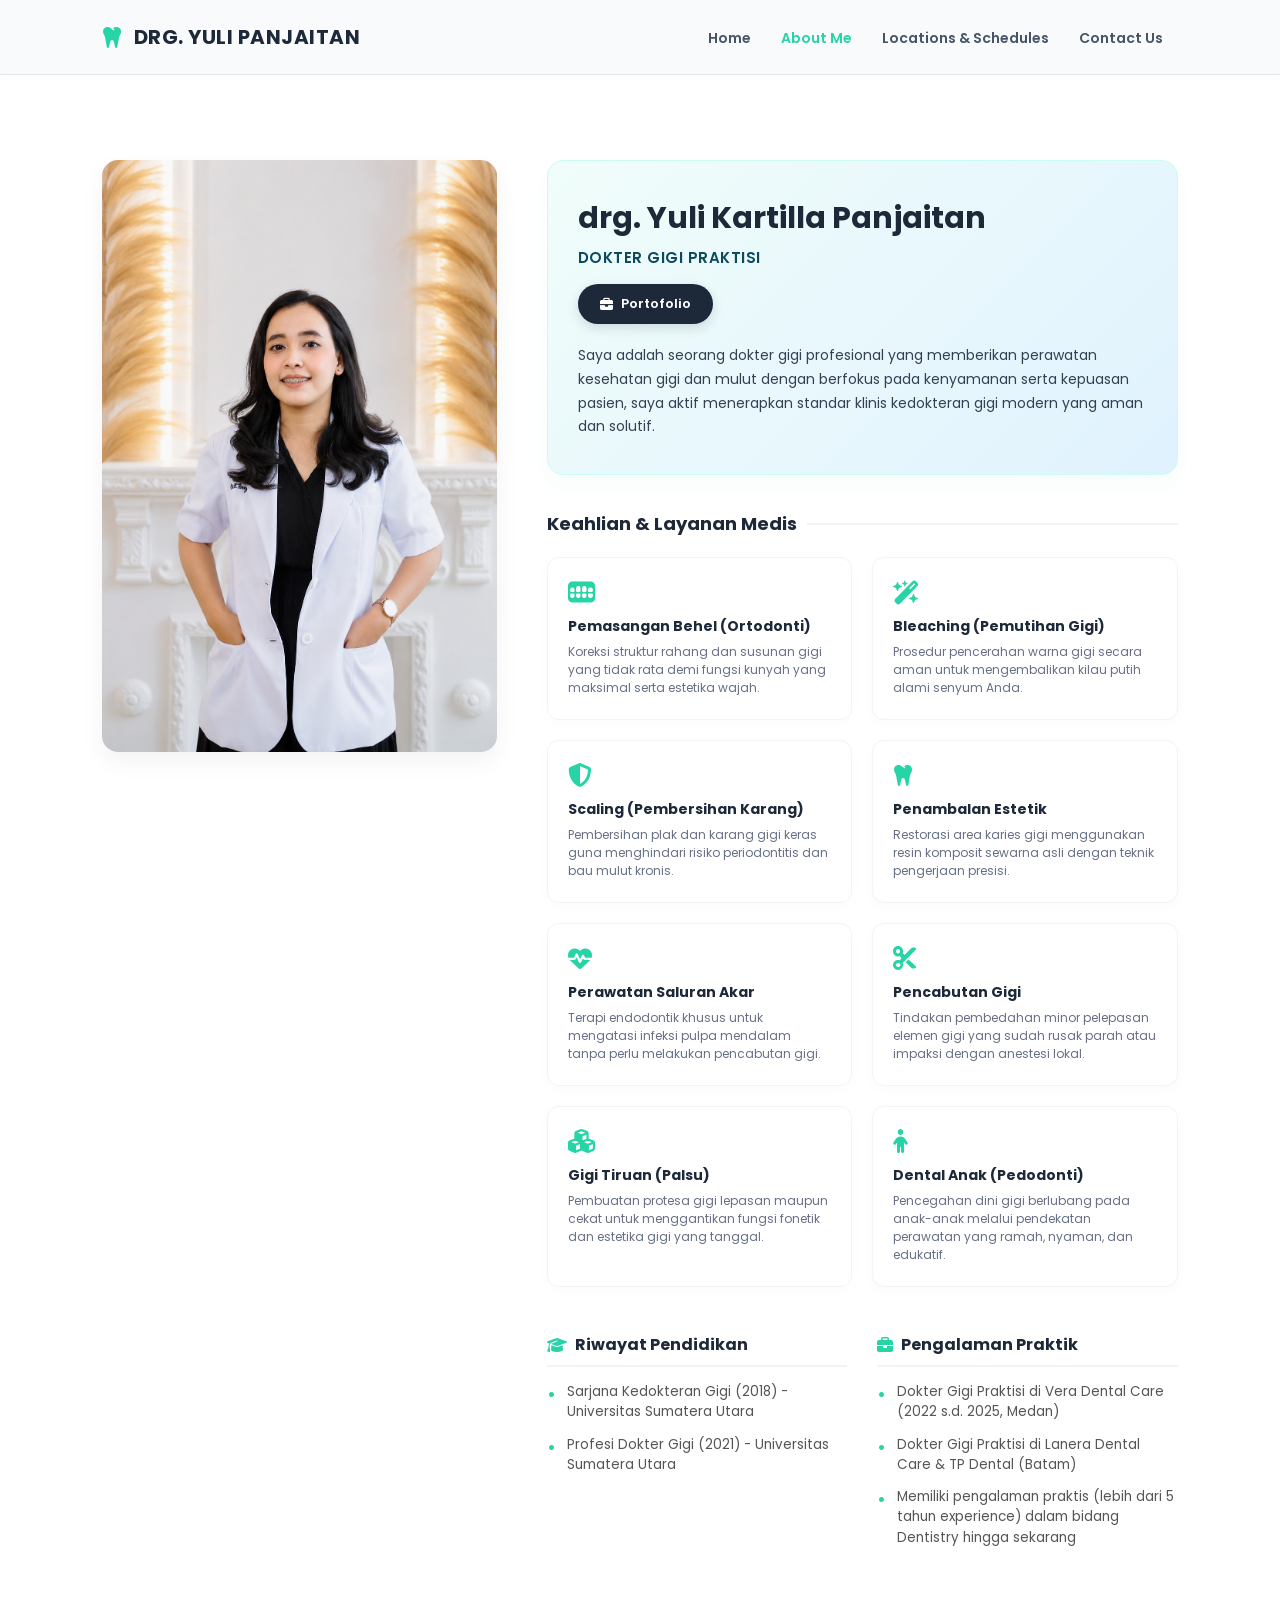
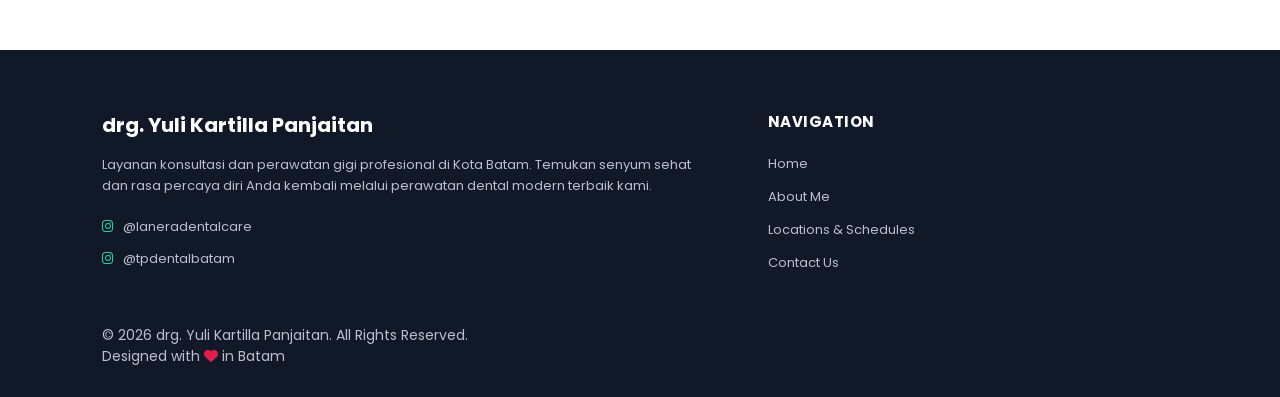
==== commit 6f29226c: "Update about.html" ====
--- a/about.html
+++ b/about.html
@@ -4,6 +4,8 @@
     <meta charset="UTF-8">
     <meta name="viewport" content="width=device-width, initial-scale=1.0">
     <title>About Me - drg. Yuli Kartilla Panjaitan</title>
+    <!-- FAVICON: Ikon Gigi Hijau Mint Bersih & Transparan -->
+    <link rel="icon" type="image/png" href="https://cdn-icons-png.flaticon.com/512/2115/2115291.png">
     <!-- Font Awesome untuk Ikon -->
     <link rel="stylesheet" href="https://cdnjs.cloudflare.com/ajax/libs/font-awesome/6.4.0/css/all.min.css">
     <!-- Google Fonts -->
@@ -24,19 +26,19 @@
             overflow-x: hidden;
         }
 
-        /* Navigation Bar - REVISI SINKRON BACKGROUND BERWARNA & BATASAN TEGAS */
+        /* Navigation Bar */
         header {
             display: flex;
             justify-content: space-between;
             align-items: center;
             padding: 22px 8%;
-            background: #f8fafc; /* Menggunakan warna abu-abu sangat muda */
+            background: #f8fafc;
             position: fixed;
             width: 100%;
             z-index: 1000;
             top: 0;
             left: 0;
-            border-bottom: 1px solid #e2e8f0; /* Garis pembatas warna tegas */
+            border-bottom: 1px solid #e2e8f0;
             box-shadow: 0 2px 10px rgba(0, 0, 0, 0.02);
             transition: all 0.3s ease-in-out;
         }
@@ -98,7 +100,7 @@
             cursor: pointer;
         }
 
-        /* SECTION: Tentang Dokter */
+        /* SECTION: Tentang Dokter INTERAKTIF */
         .about-section {
             padding: 160px 8% 90px 8%;
             background-color: #ffffff;
@@ -112,9 +114,11 @@
             position: relative;
             border-radius: 16px;
             overflow: hidden;
-            box-shadow: 0 12px 30px rgba(0, 0, 0, 0.08);
+            box-shadow: 0 10px 25px rgba(0, 0, 0, 0.05);
             position: sticky;
             top: 120px;
+            cursor: pointer;
+            transition: transform 0.5s cubic-bezier(0.16, 1, 0.3, 1), box-shadow 0.5s ease;
         }
 
         .about-img-box img {
@@ -122,10 +126,31 @@
             height: auto;
             display: block;
             object-fit: cover;
+            filter: brightness(0.98);
+            transition: filter 0.4s ease, transform 0.5s ease;
+        }
+
+        /* Efek interaktif mengangkat foto & memperjelas cahaya saat di-hover */
+        .about-img-box:hover {
+            transform: translateY(-4px);
+            box-shadow: 0 20px 40px rgba(38, 212, 165, 0.12); /* Bayangan memancarkan aura mint soft */
+        }
+
+        .about-img-box:hover img {
+            filter: brightness(1.02);
+        }
+
+        .profile-highlight-card {
+            background: linear-gradient(135deg, #f0fdfa 0%, #e0f2fe 100%);
+            padding: 35px 30px;
+            border-radius: 16px;
+            border: 1px solid #ccfbf1;
+            box-shadow: 0 10px 25px rgba(38, 212, 165, 0.04);
+            margin-bottom: 35px;
         }
 
         .about-details h2 {
-            font-size: 32px;
+            font-size: 30px;
             color: #1d2939;
             margin-bottom: 5px;
             font-weight: 700;
@@ -133,7 +158,7 @@
 
         .about-details .subtitle {
             font-size: 15px;
-            color: #26d4a5;
+            color: #0c4a60;
             font-weight: 600;
             text-transform: uppercase;
             letter-spacing: 0.5px;
@@ -144,31 +169,32 @@
             display: inline-flex;
             align-items: center;
             gap: 8px;
-            background-color: #26d4a5;
+            background-color: #1d2939;
             color: white;
             padding: 10px 22px;
             border-radius: 30px;
             text-decoration: none;
             font-weight: 600;
             font-size: 13px;
-            box-shadow: 0 4px 12px rgba(38, 212, 165, 0.25);
+            box-shadow: 0 4px 12px rgba(29, 41, 57, 0.15);
             transition: all 0.3s;
-            margin-bottom: 25px;
+            margin-bottom: 20px;
         }
 
         .btn-portfolio:hover {
-            background-color: #1fc094;
+            background-color: #111827;
             transform: translateY(-2px);
-            box-shadow: 0 6px 15px rgba(38, 212, 165, 0.35);
+            box-shadow: 0 6px 15px rgba(29, 41, 57, 0.3);
         }
 
         .about-details p.desc {
             font-size: 14px;
-            color: #555;
+            color: #344054;
             line-height: 1.7;
-            margin-bottom: 35px;
-        }
-
+            margin-bottom: 0;
+        }
+
+        /* GRID KEAHLIAN & LAYANAN */
         .skills-title-main {
             font-size: 18px;
             color: #1d2939;
@@ -364,6 +390,7 @@
             nav ul li { margin: 10px 0; }
             .about-section { grid-template-columns: 1fr; gap: 40px; padding: 130px 5% 40px 5%; }
             .about-img-box { position: relative; top: 0; }
+            .profile-highlight-card { padding: 25px 20px; }
             .history-grid { grid-template-columns: 1fr; gap: 25px; }
             .footer-container { grid-template-columns: 1fr; gap: 30px; }
         }
@@ -394,15 +421,19 @@
         </div>
         
         <div class="about-details">
-            <h2>drg. Yuli Kartilla Panjaitan</h2>
-            <div class="subtitle">Dokter Gigi Praktisi</div>
             
-            <a href="https://www.instagram.com/drg.yuli?igsh=MXcycHk3Z3JtbWp4Mw==" target="_blank" class="btn-portfolio">
-                <i class="fa-solid fa-briefcase"></i> Portofolio
-            </a>
+            <div class="profile-highlight-card">
+                <h2>drg. Yuli Kartilla Panjaitan</h2>
+                <div class="subtitle">Dokter Gigi Praktisi</div>
+                
+                <a href="https://www.instagram.com/drg.yuli?igsh=MXcycHk3Z3JtbWp4Mw==" target="_blank" class="btn-portfolio">
+                    <i class="fa-solid fa-briefcase"></i> Portofolio
+                </a>
+                
+                <p class="desc">Saya adalah seorang dokter gigi profesional yang memberikan perawatan kesehatan gigi dan mulut dengan berfokus pada kenyamanan serta kepuasan pasien, saya aktif menerapkan standar klinis kedokteran gigi modern yang aman dan solutif.</p>
+            </div>
             
-            <p class="desc">Saya adalah seorang dokter gigi profesional yang memberikan perawatan kesehatan gigi dan mulut dengan berfokus pada kenyamanan serta kepuasan pasien, saya aktif menerapkan standar klinis kedokteran gigi modern yang aman dan solutif.</p>
-            
+            <!-- KEAHLIAN & LAYANAN MEDIS -->
             <div class="skills-title-main">Keahlian & Layanan Medis</div>
             <div class="skills-grid-layout">
                 <div class="skill-card-box">
@@ -447,6 +478,7 @@
                 </div>
             </div>
             
+            <!-- RIWAYAT & PENGALAMAN -->
             <div class="history-grid">
                 <div class="history-block">
                     <h3><i class="fa-solid fa-graduation-cap"></i> Riwayat Pendidikan</h3>
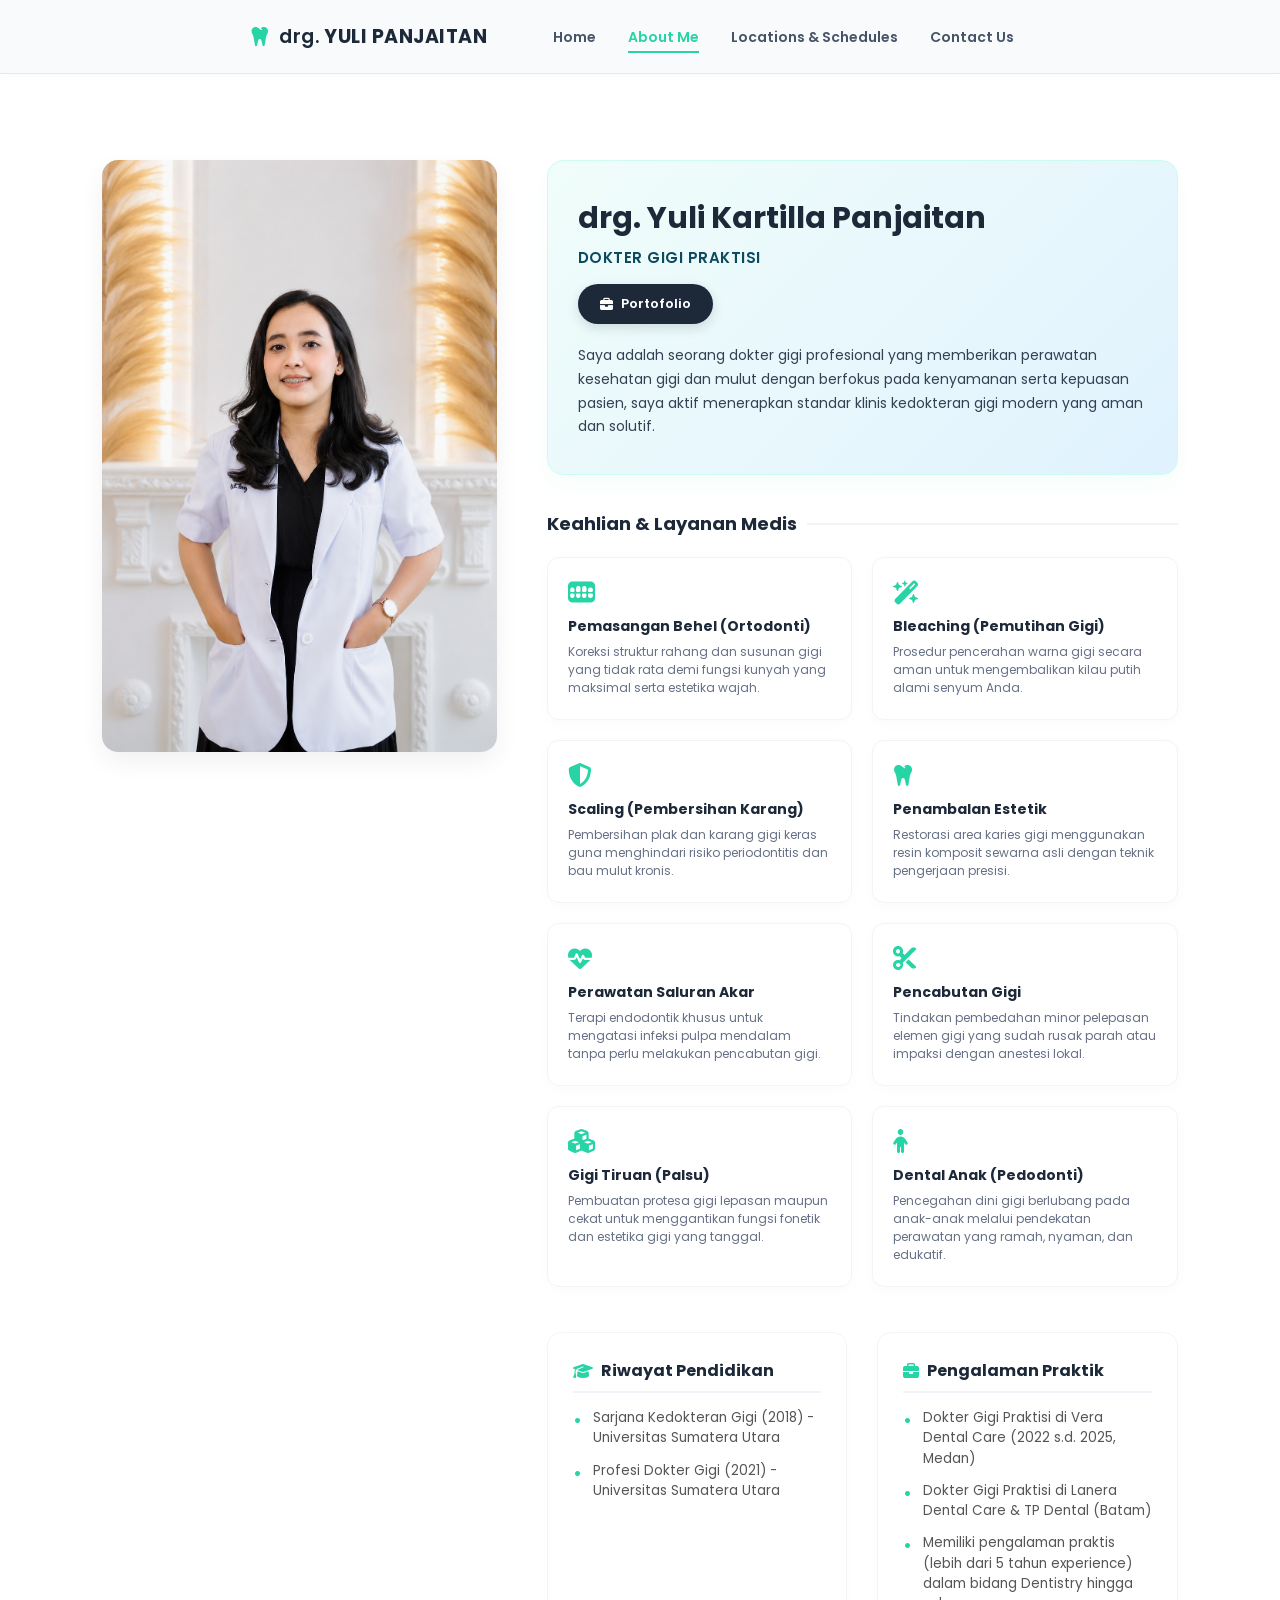
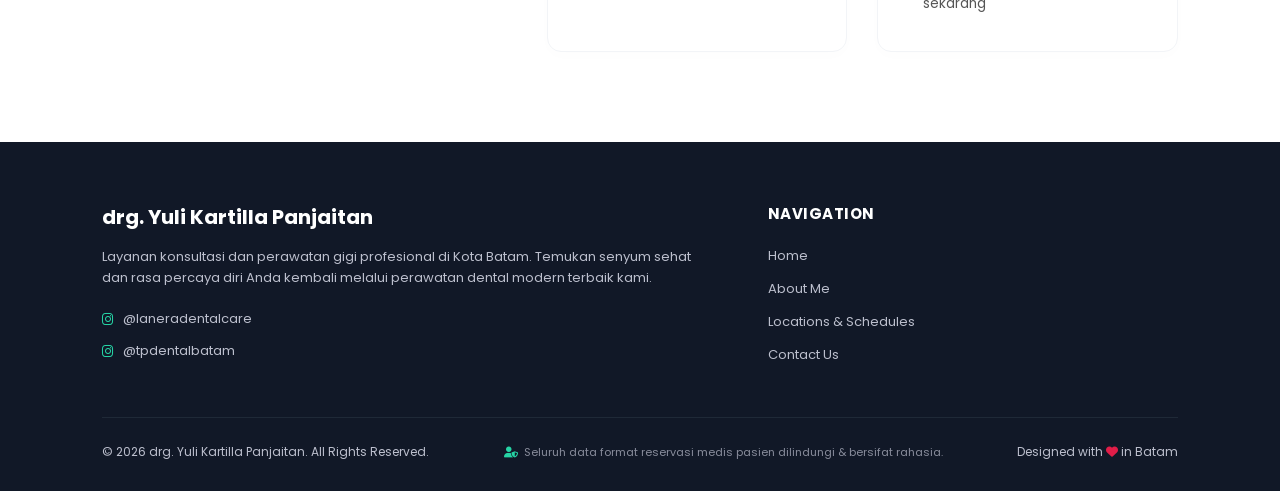
==== commit 14d5cb00: "Update about.html" ====
--- a/about.html
+++ b/about.html
@@ -4,8 +4,15 @@
     <meta charset="UTF-8">
     <meta name="viewport" content="width=device-width, initial-scale=1.0">
     <title>About Me - drg. Yuli Kartilla Panjaitan</title>
-    <!-- FAVICON: Ikon Gigi Hijau Mint Bersih & Transparan -->
-    <link rel="icon" type="image/png" href="https://cdn-icons-png.flaticon.com/512/2115/2115291.png">
+    
+    <!-- BARU: SEO & Social Media Share Meta Tags (Poin 3) -->
+    <meta name="description" content="Profil profesional dan riwayat akademis klinis drg. Yuli Kartilla Panjaitan, praktisi kedokteran gigi modern di Kota Batam.">
+    <meta property="og:title" content="About Me - drg. Yuli Kartilla Panjaitan">
+    <meta property="og:description" content="Kenali lebih dekat profil, keahlian dental medis, serta riwayat pengalaman dari drg. Yuli Kartilla Panjaitan.">
+    <meta property="og:type" content="website">
+
+    <!-- FAVICON: Data URI SVG Gigi Hijau Mint (Aman & Bebas Blokir Browser) -->
+    <link rel="icon" type="image/svg+xml" href="data:image/svg+xml,%3Csvg xmlns='http://www.w3.org/2000/svg' viewBox='0 0 512 512'%3E%3Cpath fill='%2326d4a5' d='M416 112c-35.3 0-64 28.7-64 64v51.2c0 23.4-12.2 44.9-32.3 56.8L272 312.6l-47.7-28.6c-20.1-12-32.3-33.5-32.3-56.8V176c0-35.3-28.7-64-64-64S64 140.7 64 176c0 86.8 52.3 162.7 128 193.3V432c0 17.7 14.3 32 32 32h64c17.7 0 32-14.3 32-32V369.3c75.7-30.6 128-106.5 128-193.3c0-35.3-28.7-64-64-64z'/%3E%3C/svg%3E">
     <!-- Font Awesome untuk Ikon -->
     <link rel="stylesheet" href="https://cdnjs.cloudflare.com/ajax/libs/font-awesome/6.4.0/css/all.min.css">
     <!-- Google Fonts -->
@@ -26,12 +33,13 @@
             overflow-x: hidden;
         }
 
-        /* Navigation Bar */
+        /* HEADER INTERAKTIF: Rapat Ditengah & Simetris */
         header {
             display: flex;
-            justify-content: space-between;
-            align-items: center;
-            padding: 22px 8%;
+            justify-content: center; 
+            align-items: center;
+            gap: 50px; 
+            padding: 22px 5%;
             background: #f8fafc;
             position: fixed;
             width: 100%;
@@ -40,31 +48,53 @@
             left: 0;
             border-bottom: 1px solid #e2e8f0;
             box-shadow: 0 2px 10px rgba(0, 0, 0, 0.02);
-            transition: all 0.3s ease-in-out;
+            transition: all 0.4s cubic-bezier(0.16, 1, 0.3, 1);
         }
 
         header.scrolled {
-            padding: 12px 8%;
+            padding: 14px 5%;
             background: #f1f5f9;
             box-shadow: 0 4px 20px rgba(0, 0, 0, 0.06);
+            gap: 40px; 
         }
 
         .logo {
             display: flex;
             align-items: center;
             font-weight: 700;
-            font-size: 20px;
+            font-size: 19px;
             color: #1d2939;
-            text-transform: uppercase;
             letter-spacing: 0.5px;
             text-decoration: none;
             cursor: pointer;
+            flex-shrink: 0;
+            transition: transform 0.3s ease;
+        }
+
+        .logo span.small-title {
+            text-transform: lowercase; 
+            font-weight: 600;
+        }
+
+        .logo span.main-title {
+            text-transform: uppercase; 
+            margin-left: 4px;
         }
 
         .logo i {
             color: #26d4a5;
             margin-right: 10px;
-            font-size: 24px;
+            font-size: 22px;
+            transition: transform 0.4s cubic-bezier(0.175, 0.885, 0.32, 1.275);
+        }
+
+        .logo:hover {
+            transform: scale(1.02);
+        }
+
+        .logo:hover i {
+            transform: rotate(20deg) scale(1.1);
+            color: #1fc094;
         }
 
         nav {
@@ -79,7 +109,7 @@
         }
 
         nav ul li {
-            margin: 0 15px;
+            margin: 0 16px;
         }
 
         nav ul li a {
@@ -87,10 +117,35 @@
             color: #475467;
             font-size: 14px;
             font-weight: 600;
-            transition: color 0.3s;
-        }
-
-        nav ul li a:hover, nav ul li a.active {
+            position: relative;
+            padding: 6px 0;
+            transition: color 0.3s ease;
+            white-space: nowrap;
+        }
+
+        nav ul li a::after {
+            content: '';
+            position: absolute;
+            width: 100%;
+            transform: scaleX(0);
+            height: 2px;
+            bottom: 0;
+            left: 0;
+            background-color: #26d4a5;
+            transform-origin: bottom right;
+            transition: transform 0.3s cubic-bezier(0.16, 1, 0.3, 1);
+        }
+
+        nav ul li a:hover {
+            color: #26d4a5;
+        }
+
+        nav ul li a:hover::after, nav ul li a.active::after {
+            transform: scaleX(1);
+            transform-origin: bottom left;
+        }
+
+        nav ul li a.active {
             color: #26d4a5;
         }
 
@@ -98,9 +153,15 @@
             display: none;
             font-size: 24px;
             cursor: pointer;
-        }
-
-        /* SECTION: Tentang Dokter INTERAKTIF */
+            transition: transform 0.3s ease;
+        }
+
+        .menu-toggle:hover {
+            transform: scale(1.1);
+            color: #26d4a5;
+        }
+
+        /* SECTION: Tentang Dokter */
         .about-section {
             padding: 160px 8% 90px 8%;
             background-color: #ffffff;
@@ -114,11 +175,10 @@
             position: relative;
             border-radius: 16px;
             overflow: hidden;
-            box-shadow: 0 10px 25px rgba(0, 0, 0, 0.05);
+            box-shadow: 0 10px 25px rgba(0, 0, 0, 0.06);
             position: sticky;
             top: 120px;
-            cursor: pointer;
-            transition: transform 0.5s cubic-bezier(0.16, 1, 0.3, 1), box-shadow 0.5s ease;
+            transition: transform 0.4s cubic-bezier(0.16, 1, 0.3, 1), box-shadow 0.4s ease;
         }
 
         .about-img-box img {
@@ -126,17 +186,18 @@
             height: auto;
             display: block;
             object-fit: cover;
+            transform: scale(1);
             filter: brightness(0.98);
-            transition: filter 0.4s ease, transform 0.5s ease;
-        }
-
-        /* Efek interaktif mengangkat foto & memperjelas cahaya saat di-hover */
+            transition: transform 0.5s ease, filter 0.4s ease;
+        }
+
         .about-img-box:hover {
-            transform: translateY(-4px);
-            box-shadow: 0 20px 40px rgba(38, 212, 165, 0.12); /* Bayangan memancarkan aura mint soft */
+            transform: translateY(-6px);
+            box-shadow: 0 20px 40px rgba(38, 212, 165, 0.15);
         }
 
         .about-img-box:hover img {
+            transform: scale(1.03);
             filter: brightness(1.02);
         }
 
@@ -147,6 +208,14 @@
             border: 1px solid #ccfbf1;
             box-shadow: 0 10px 25px rgba(38, 212, 165, 0.04);
             margin-bottom: 35px;
+            transform: translateY(0);
+            transition: transform 0.4s cubic-bezier(0.16, 1, 0.3, 1), box-shadow 0.4s ease, border-color 0.4s ease;
+        }
+
+        .profile-highlight-card:hover {
+            transform: translateY(-4px);
+            border-color: #99f6e4;
+            box-shadow: 0 15px 30px rgba(38, 212, 165, 0.1);
         }
 
         .about-details h2 {
@@ -194,7 +263,7 @@
             margin-bottom: 0;
         }
 
-        /* GRID KEAHLIAN & LAYANAN */
+        /* GRID KEAHLIAN */
         .skills-title-main {
             font-size: 18px;
             color: #1d2939;
@@ -254,13 +323,29 @@
             line-height: 1.5;
         }
 
-        /* BLOCK RIWAYAT & PENGALAMAN */
+        /* RIWAYAT PENDIDIKAN */
         .history-grid {
             display: grid;
             grid-template-columns: 1fr 1fr;
             gap: 30px;
         }
 
+        .history-block {
+            background: #ffffff;
+            padding: 25px;
+            border-radius: 14px;
+            border: 1px solid #f2f4f7;
+            box-shadow: 0 4px 15px rgba(0,0,0,0.01);
+            transform: translateY(0);
+            transition: transform 0.4s cubic-bezier(0.16, 1, 0.3, 1), box-shadow 0.4s ease, border-color 0.4s ease;
+        }
+
+        .history-block:hover {
+            transform: translateY(-5px);
+            border-color: #26d4a5;
+            box-shadow: 0 12px 25px rgba(0, 0, 0, 0.04);
+        }
+
         .history-block h3 {
             font-size: 16px;
             color: #1d2939;
@@ -271,10 +356,20 @@
             font-weight: 700;
             border-bottom: 2px solid #f0f4f8;
             padding-bottom: 8px;
+            transition: border-color 0.3s ease;
+        }
+
+        .history-block:hover h3 {
+            border-color: rgba(38, 212, 165, 0.3);
         }
 
         .history-block h3 i {
             color: #26d4a5;
+            transition: transform 0.3s ease;
+        }
+
+        .history-block:hover h3 i {
+            transform: scale(1.15);
         }
 
         .history-list {
@@ -288,6 +383,16 @@
             font-size: 13.5px;
             color: #555;
             line-height: 1.5;
+            transition: color 0.3s ease, transform 0.3s ease;
+        }
+
+        .history-block:hover .history-item {
+            color: #333;
+        }
+        
+        .history-item:hover {
+            transform: translateX(3px);
+            color: #000 !important;
         }
 
         .history-item::before {
@@ -298,6 +403,11 @@
             left: 0;
             top: -2px;
             font-weight: bold;
+            transition: transform 0.3s ease;
+        }
+
+        .history-item:hover::before {
+            transform: scale(1.3);
         }
 
         /* SECTION: Footer */
@@ -371,8 +481,34 @@
             color: #26d4a5;
         }
 
+        /* REVISI: Footer Bottom dengan Perlindungan Privasi Pasien (Poin 2) */
+        .footer-bottom {
+            border-top: 1px solid #1f2937;
+            padding-top: 25px;
+            display: flex;
+            justify-content: space-between;
+            align-items: center;
+            flex-wrap: wrap;
+            gap: 15px;
+            font-size: 12px;
+        }
+
+        .footer-bottom .privacy-note {
+            color: #888c9b;
+            font-size: 11px;
+            display: flex;
+            align-items: center;
+            gap: 6px;
+        }
+
         @media (max-width: 992px) {
-            header { padding: 16px 5%; background: #f8fafc !important; position: fixed; box-shadow: 0 2px 10px rgba(0,0,0,0.05); }
+            header { 
+                justify-content: space-between; 
+                padding: 16px 5%; 
+                background: #f8fafc !important; 
+                position: fixed; 
+                box-shadow: 0 2px 10px rgba(0,0,0,0.05); 
+            }
             .menu-toggle { display: block; color: #111; }
             nav ul {
                 display: none;
@@ -393,6 +529,7 @@
             .profile-highlight-card { padding: 25px 20px; }
             .history-grid { grid-template-columns: 1fr; gap: 25px; }
             .footer-container { grid-template-columns: 1fr; gap: 30px; }
+            .footer-bottom { flex-direction: column; text-align: center; gap: 10px; }
         }
     </style>
 </head>
@@ -401,7 +538,9 @@
     <!-- Header / Navigasi -->
     <header>
         <a href="about.html" class="logo">
-            <i class="fa-solid fa-tooth"></i> drg. YULI PANJAITAN
+            <i class="fa-solid fa-tooth"></i>
+            <span class="small-title">drg.</span>
+            <span class="main-title">YULI PANJAITAN</span>
         </a>
         <nav>
             <div class="menu-toggle" id="mobile-menu"><i class="fa-solid fa-bars"></i></div>
@@ -526,6 +665,7 @@
 
         <div class="footer-bottom">
             <p>&copy; 2026 drg. Yuli Kartilla Panjaitan. All Rights Reserved.</p>
+            <p class="privacy-note"><i class="fa-solid fa-user-shield" style="color: #26d4a5;"></i> Seluruh data format reservasi medis pasien dilindungi & bersifat rahasia.</p>
             <p>Designed with <i class="fa-solid fa-heart" style="color: #e11d48;"></i> in Batam</p>
         </div>
     </footer>
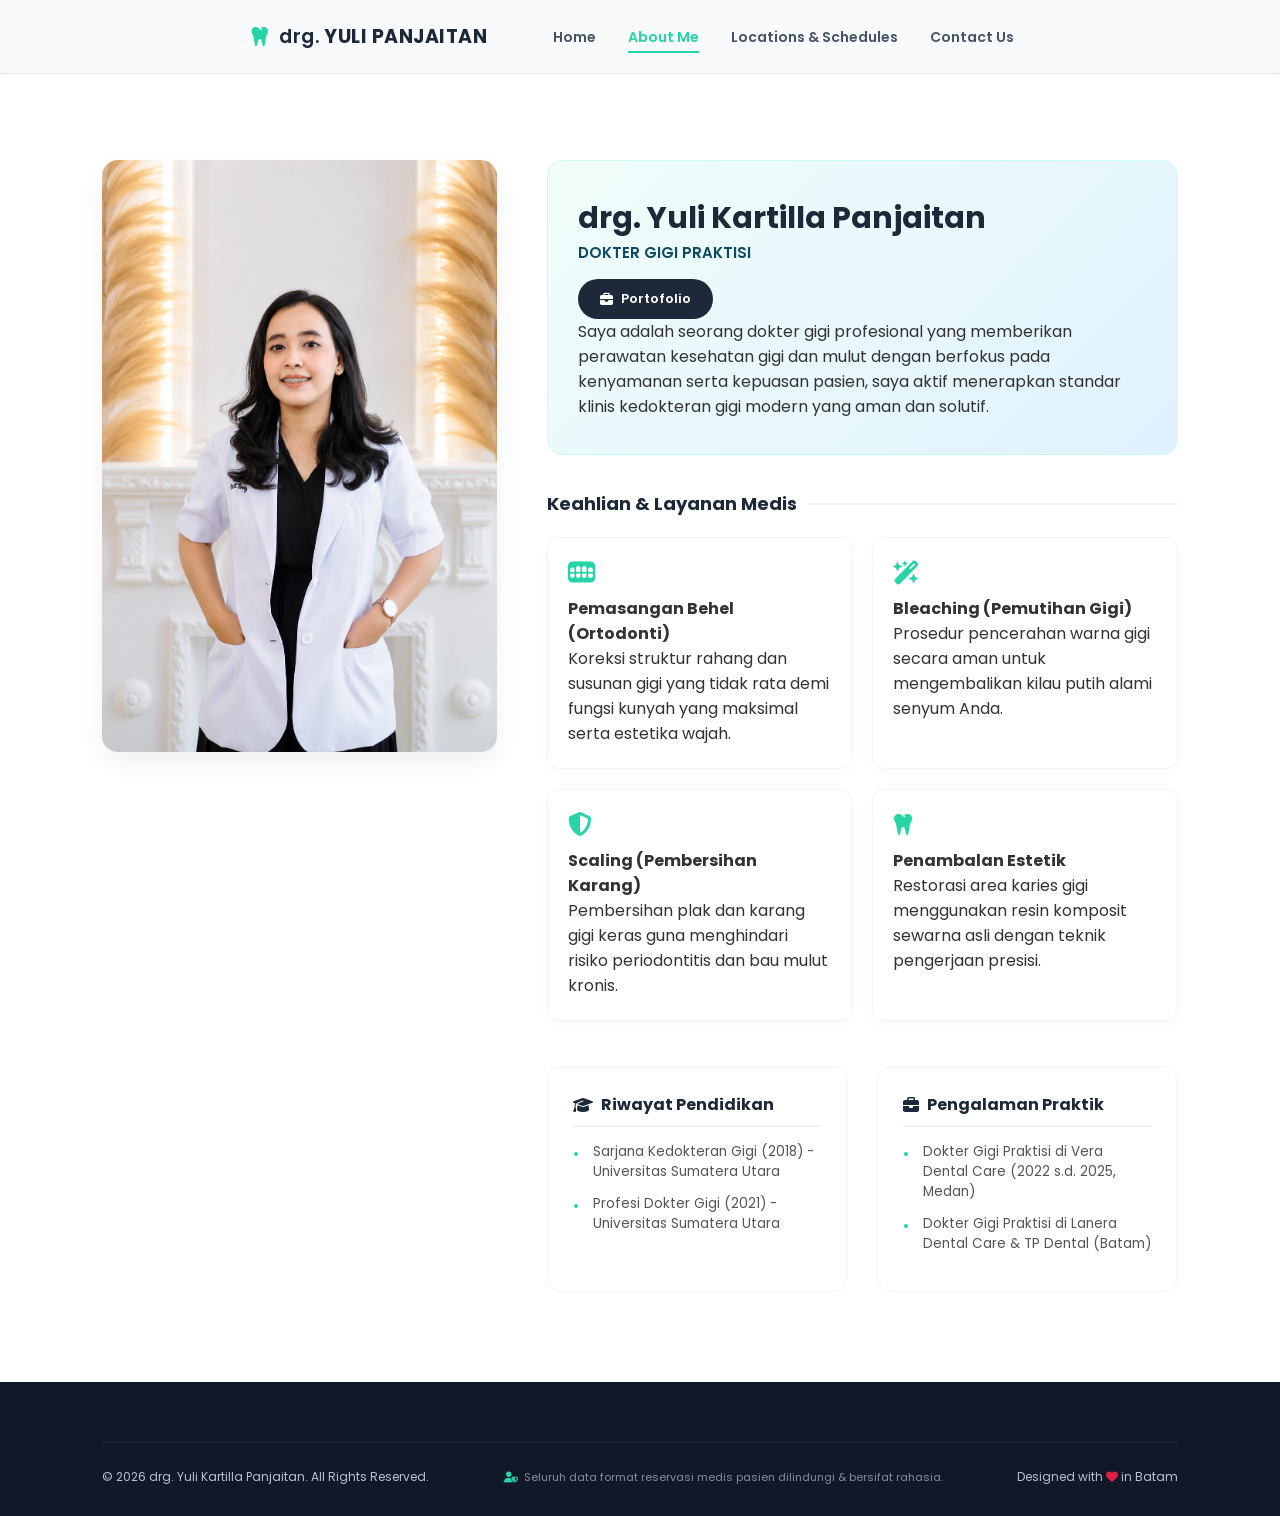
==== commit c2454245: "Update about.html" ====
--- a/about.html
+++ b/about.html
@@ -5,537 +5,97 @@
     <meta name="viewport" content="width=device-width, initial-scale=1.0">
     <title>About Me - drg. Yuli Kartilla Panjaitan</title>
     
-    <!-- BARU: SEO & Social Media Share Meta Tags (Poin 3) -->
+    <!-- SEO Meta Tags -->
     <meta name="description" content="Profil profesional dan riwayat akademis klinis drg. Yuli Kartilla Panjaitan, praktisi kedokteran gigi modern di Kota Batam.">
     <meta property="og:title" content="About Me - drg. Yuli Kartilla Panjaitan">
     <meta property="og:description" content="Kenali lebih dekat profil, keahlian dental medis, serta riwayat pengalaman dari drg. Yuli Kartilla Panjaitan.">
     <meta property="og:type" content="website">
 
-    <!-- FAVICON: Data URI SVG Gigi Hijau Mint (Aman & Bebas Blokir Browser) -->
+    <!-- FAVICON: Data URI SVG Gigi Hijau Mint -->
     <link rel="icon" type="image/svg+xml" href="data:image/svg+xml,%3Csvg xmlns='http://www.w3.org/2000/svg' viewBox='0 0 512 512'%3E%3Cpath fill='%2326d4a5' d='M416 112c-35.3 0-64 28.7-64 64v51.2c0 23.4-12.2 44.9-32.3 56.8L272 312.6l-47.7-28.6c-20.1-12-32.3-33.5-32.3-56.8V176c0-35.3-28.7-64-64-64S64 140.7 64 176c0 86.8 52.3 162.7 128 193.3V432c0 17.7 14.3 32 32 32h64c17.7 0 32-14.3 32-32V369.3c75.7-30.6 128-106.5 128-193.3c0-35.3-28.7-64-64-64z'/%3E%3C/svg%3E">
-    <!-- Font Awesome untuk Ikon -->
     <link rel="stylesheet" href="https://cdnjs.cloudflare.com/ajax/libs/font-awesome/6.4.0/css/all.min.css">
-    <!-- Google Fonts -->
     <link href="https://fonts.googleapis.com/css2?family=Poppins:wght@300;400;600;700&display=swap" rel="stylesheet">
     
     <style>
-        * {
-            margin: 0;
-            padding: 0;
-            box-sizing: border-box;
-            font-family: 'Poppins', sans-serif;
-            scroll-behavior: smooth;
+        * { margin: 0; padding: 0; box-sizing: border-box; font-family: 'Poppins', sans-serif; scroll-behavior: smooth; }
+        
+        /* MODERN TRANSITION: Dasar Opacity Efek Pindah Halaman */
+        body { 
+            background-color: #ffffff; 
+            color: #333; 
+            overflow-x: hidden; 
+            opacity: 0; 
+            transition: opacity 0.4s ease-in-out; 
         }
-
-        body {
-            background-color: #ffffff;
-            color: #333;
-            overflow-x: hidden;
-        }
-
-        /* HEADER INTERAKTIF: Rapat Ditengah & Simetris */
-        header {
-            display: flex;
-            justify-content: center; 
-            align-items: center;
-            gap: 50px; 
-            padding: 22px 5%;
-            background: #f8fafc;
-            position: fixed;
-            width: 100%;
-            z-index: 1000;
-            top: 0;
-            left: 0;
-            border-bottom: 1px solid #e2e8f0;
-            box-shadow: 0 2px 10px rgba(0, 0, 0, 0.02);
-            transition: all 0.4s cubic-bezier(0.16, 1, 0.3, 1);
-        }
-
-        header.scrolled {
-            padding: 14px 5%;
-            background: #f1f5f9;
-            box-shadow: 0 4px 20px rgba(0, 0, 0, 0.06);
-            gap: 40px; 
-        }
-
-        .logo {
-            display: flex;
-            align-items: center;
-            font-weight: 700;
-            font-size: 19px;
-            color: #1d2939;
-            letter-spacing: 0.5px;
-            text-decoration: none;
-            cursor: pointer;
-            flex-shrink: 0;
-            transition: transform 0.3s ease;
-        }
-
-        .logo span.small-title {
-            text-transform: lowercase; 
-            font-weight: 600;
-        }
-
-        .logo span.main-title {
-            text-transform: uppercase; 
-            margin-left: 4px;
-        }
-
-        .logo i {
-            color: #26d4a5;
-            margin-right: 10px;
-            font-size: 22px;
-            transition: transform 0.4s cubic-bezier(0.175, 0.885, 0.32, 1.275);
-        }
-
-        .logo:hover {
-            transform: scale(1.02);
-        }
-
-        .logo:hover i {
-            transform: rotate(20deg) scale(1.1);
-            color: #1fc094;
-        }
-
-        nav {
-            display: flex;
-            align-items: center;
-        }
-
-        nav ul {
-            display: flex;
-            list-style: none;
-            align-items: center;
-        }
-
-        nav ul li {
-            margin: 0 16px;
-        }
-
-        nav ul li a {
-            text-decoration: none;
-            color: #475467;
-            font-size: 14px;
-            font-weight: 600;
-            position: relative;
-            padding: 6px 0;
-            transition: color 0.3s ease;
-            white-space: nowrap;
-        }
-
-        nav ul li a::after {
-            content: '';
-            position: absolute;
-            width: 100%;
-            transform: scaleX(0);
-            height: 2px;
-            bottom: 0;
-            left: 0;
-            background-color: #26d4a5;
-            transform-origin: bottom right;
-            transition: transform 0.3s cubic-bezier(0.16, 1, 0.3, 1);
-        }
-
-        nav ul li a:hover {
-            color: #26d4a5;
-        }
-
-        nav ul li a:hover::after, nav ul li a.active::after {
-            transform: scaleX(1);
-            transform-origin: bottom left;
-        }
-
-        nav ul li a.active {
-            color: #26d4a5;
-        }
-
-        .menu-toggle {
-            display: none;
-            font-size: 24px;
-            cursor: pointer;
-            transition: transform 0.3s ease;
-        }
-
-        .menu-toggle:hover {
-            transform: scale(1.1);
-            color: #26d4a5;
-        }
-
-        /* SECTION: Tentang Dokter */
-        .about-section {
-            padding: 160px 8% 90px 8%;
-            background-color: #ffffff;
-            display: grid;
-            grid-template-columns: 1fr 1.6fr;
-            gap: 50px;
-            align-items: start;
-        }
-
-        .about-img-box {
-            position: relative;
-            border-radius: 16px;
-            overflow: hidden;
-            box-shadow: 0 10px 25px rgba(0, 0, 0, 0.06);
-            position: sticky;
-            top: 120px;
-            transition: transform 0.4s cubic-bezier(0.16, 1, 0.3, 1), box-shadow 0.4s ease;
-        }
-
-        .about-img-box img {
-            width: 100%;
-            height: auto;
-            display: block;
-            object-fit: cover;
-            transform: scale(1);
-            filter: brightness(0.98);
-            transition: transform 0.5s ease, filter 0.4s ease;
-        }
-
-        .about-img-box:hover {
-            transform: translateY(-6px);
-            box-shadow: 0 20px 40px rgba(38, 212, 165, 0.15);
-        }
-
-        .about-img-box:hover img {
-            transform: scale(1.03);
-            filter: brightness(1.02);
-        }
-
-        .profile-highlight-card {
-            background: linear-gradient(135deg, #f0fdfa 0%, #e0f2fe 100%);
-            padding: 35px 30px;
-            border-radius: 16px;
-            border: 1px solid #ccfbf1;
-            box-shadow: 0 10px 25px rgba(38, 212, 165, 0.04);
-            margin-bottom: 35px;
-            transform: translateY(0);
-            transition: transform 0.4s cubic-bezier(0.16, 1, 0.3, 1), box-shadow 0.4s ease, border-color 0.4s ease;
-        }
-
-        .profile-highlight-card:hover {
-            transform: translateY(-4px);
-            border-color: #99f6e4;
-            box-shadow: 0 15px 30px rgba(38, 212, 165, 0.1);
-        }
-
-        .about-details h2 {
-            font-size: 30px;
-            color: #1d2939;
-            margin-bottom: 5px;
-            font-weight: 700;
-        }
-
-        .about-details .subtitle {
-            font-size: 15px;
-            color: #0c4a60;
-            font-weight: 600;
-            text-transform: uppercase;
-            letter-spacing: 0.5px;
-            margin-bottom: 15px;
-        }
-
-        .btn-portfolio {
-            display: inline-flex;
-            align-items: center;
-            gap: 8px;
-            background-color: #1d2939;
-            color: white;
-            padding: 10px 22px;
-            border-radius: 30px;
-            text-decoration: none;
-            font-weight: 600;
-            font-size: 13px;
-            box-shadow: 0 4px 12px rgba(29, 41, 57, 0.15);
-            transition: all 0.3s;
-            margin-bottom: 20px;
-        }
-
-        .btn-portfolio:hover {
-            background-color: #111827;
-            transform: translateY(-2px);
-            box-shadow: 0 6px 15px rgba(29, 41, 57, 0.3);
-        }
-
-        .about-details p.desc {
-            font-size: 14px;
-            color: #344054;
-            line-height: 1.7;
-            margin-bottom: 0;
-        }
-
-        /* GRID KEAHLIAN */
-        .skills-title-main {
-            font-size: 18px;
-            color: #1d2939;
-            font-weight: 700;
-            margin-bottom: 20px;
-            display: flex;
-            align-items: center;
-            gap: 10px;
-        }
-
-        .skills-title-main::after {
-            content: "";
-            flex-grow: 1;
-            height: 2px;
-            background-color: #f0f4f8;
-        }
-
-        .skills-grid-layout {
-            display: grid;
-            grid-template-columns: repeat(auto-fit, minmax(240px, 1fr));
-            gap: 20px;
-            margin-bottom: 45px;
-        }
-
-        .skill-card-box {
-            background: #ffffff;
-            padding: 22px 20px;
-            border-radius: 12px;
-            box-shadow: 0 4px 15px rgba(0,0,0,0.02);
-            border: 1px solid #f2f4f7;
-            transition: all 0.3s;
-        }
-
-        .skill-card-box:hover {
-            transform: translateY(-3px);
-            box-shadow: 0 8px 25px rgba(0,0,0,0.06);
-            border-color: #26d4a5;
-        }
-
-        .skill-card-icon {
-            font-size: 24px;
-            color: #26d4a5;
-            margin-bottom: 12px;
-            display: inline-block;
-        }
-
-        .skill-card-box h4 {
-            font-size: 14px;
-            color: #1d2939;
-            font-weight: 700;
-            margin-bottom: 6px;
-        }
-
-        .skill-card-box p {
-            font-size: 12px;
-            color: #667085;
-            line-height: 1.5;
-        }
-
-        /* RIWAYAT PENDIDIKAN */
-        .history-grid {
-            display: grid;
-            grid-template-columns: 1fr 1fr;
-            gap: 30px;
-        }
-
-        .history-block {
-            background: #ffffff;
-            padding: 25px;
-            border-radius: 14px;
-            border: 1px solid #f2f4f7;
-            box-shadow: 0 4px 15px rgba(0,0,0,0.01);
-            transform: translateY(0);
-            transition: transform 0.4s cubic-bezier(0.16, 1, 0.3, 1), box-shadow 0.4s ease, border-color 0.4s ease;
-        }
-
-        .history-block:hover {
-            transform: translateY(-5px);
-            border-color: #26d4a5;
-            box-shadow: 0 12px 25px rgba(0, 0, 0, 0.04);
-        }
-
-        .history-block h3 {
-            font-size: 16px;
-            color: #1d2939;
-            margin-bottom: 15px;
-            display: flex;
-            align-items: center;
-            gap: 8px;
-            font-weight: 700;
-            border-bottom: 2px solid #f0f4f8;
-            padding-bottom: 8px;
-            transition: border-color 0.3s ease;
-        }
-
-        .history-block:hover h3 {
-            border-color: rgba(38, 212, 165, 0.3);
-        }
-
-        .history-block h3 i {
-            color: #26d4a5;
-            transition: transform 0.3s ease;
-        }
-
-        .history-block:hover h3 i {
-            transform: scale(1.15);
-        }
-
-        .history-list {
-            list-style: none;
-        }
-
-        .history-item {
-            position: relative;
-            padding-left: 20px;
-            margin-bottom: 12px;
-            font-size: 13.5px;
-            color: #555;
-            line-height: 1.5;
-            transition: color 0.3s ease, transform 0.3s ease;
-        }
-
-        .history-block:hover .history-item {
-            color: #333;
-        }
-        
-        .history-item:hover {
-            transform: translateX(3px);
-            color: #000 !important;
-        }
-
-        .history-item::before {
-            content: "•";
-            color: #26d4a5;
-            font-size: 18px;
-            position: absolute;
-            left: 0;
-            top: -2px;
-            font-weight: bold;
-            transition: transform 0.3s ease;
-        }
-
-        .history-item:hover::before {
-            transform: scale(1.3);
-        }
-
-        /* SECTION: Footer */
-        footer {
-            background-color: #111827;
-            color: #bcbfcd;
-            padding: 60px 8% 30px 8%;
-            font-size: 14px;
-        }
-
-        .footer-container {
-            display: grid;
-            grid-template-columns: 1.5fr 1fr;
-            gap: 50px;
-            margin-bottom: 40px;
-        }
-
-        .footer-brand h3 {
-            color: white;
-            font-size: 20px;
-            margin-bottom: 15px;
-            font-weight: 700;
-        }
-
-        .footer-brand p {
-            line-height: 1.6;
-            margin-bottom: 20px;
-            font-size: 13px;
-        }
-
-        .footer-socials-link a {
-            color: #bcbfcd;
-            text-decoration: none;
-            display: flex;
-            align-items: center;
-            gap: 10px;
-            margin-bottom: 12px;
-            transition: color 0.3s;
-            font-size: 13px;
-        }
-
-        .footer-socials-link a:hover {
-            color: #26d4a5;
-        }
-
-        .footer-links h4 {
-            color: white;
-            font-size: 15px;
-            font-weight: 700;
-            margin-bottom: 20px;
-            text-transform: uppercase;
-            letter-spacing: 0.5px;
-        }
-
-        .footer-links ul {
-            list-style: none;
-        }
-
-        .footer-links ul li {
-            margin-bottom: 12px;
-        }
-
-        .footer-links ul li a {
-            color: #bcbfcd;
-            text-decoration: none;
-            transition: color 0.3s;
-            font-size: 13px;
-        }
-
-        .footer-links ul li a:hover {
-            color: #26d4a5;
-        }
-
-        /* REVISI: Footer Bottom dengan Perlindungan Privasi Pasien (Poin 2) */
-        .footer-bottom {
-            border-top: 1px solid #1f2937;
-            padding-top: 25px;
-            display: flex;
-            justify-content: space-between;
-            align-items: center;
-            flex-wrap: wrap;
-            gap: 15px;
-            font-size: 12px;
-        }
-
-        .footer-bottom .privacy-note {
-            color: #888c9b;
-            font-size: 11px;
-            display: flex;
-            align-items: center;
-            gap: 6px;
-        }
+        
+        header { display: flex; justify-content: center; align-items: center; gap: 50px; padding: 22px 5%; background: #f8fafc; position: fixed; width: 100%; z-index: 1000; top: 0; left: 0; border-bottom: 1px solid #e2e8f0; box-shadow: 0 2px 10px rgba(0, 0, 0, 0.02); transition: all 0.4s cubic-bezier(0.16, 1, 0.3, 1); }
+        header.scrolled { padding: 14px 5%; background: #f1f5f9; box-shadow: 0 4px 20px rgba(0, 0, 0, 0.06); gap: 40px; }
+        
+        .logo { display: flex; align-items: center; font-weight: 700; font-size: 19px; color: #1d2939; letter-spacing: 0.5px; text-decoration: none; cursor: pointer; flex-shrink: 0; transition: transform 0.3s ease; }
+        .logo span.small-title { text-transform: lowercase; font-weight: 600; }
+        .logo span.main-title { text-transform: uppercase; margin-left: 4px; }
+        .logo i { color: #26d4a5; margin-right: 10px; font-size: 22px; transition: transform 0.4s ease; }
+        .logo:hover { transform: scale(1.02); }
+        .logo:hover i { transform: rotate(20deg) scale(1.1); color: #1fc094; }
+        
+        nav { display: flex; align-items: center; }
+        nav ul { display: flex; list-style: none; align-items: center; }
+        nav ul li { margin: 0 16px; }
+        nav ul li a { text-decoration: none; color: #475467; font-size: 14px; font-weight: 600; position: relative; padding: 6px 0; transition: color 0.3s ease; white-space: nowrap; }
+        nav ul li a::after { content: ''; position: absolute; width: 100%; transform: scaleX(0); height: 2px; bottom: 0; left: 0; background-color: #26d4a5; transform-origin: bottom right; transition: transform 0.3s cubic-bezier(0.16, 1, 0.3, 1); }
+        nav ul li a:hover { color: #26d4a5; }
+        nav ul li a:hover::after, nav ul li a.active::after { transform: scaleX(1); transform-origin: bottom left; }
+        nav ul li a.active { color: #26d4a5; }
+        .menu-toggle { display: none; font-size: 24px; cursor: pointer; }
+
+        .about-section { padding: 160px 8% 90px 8%; background-color: #ffffff; display: grid; grid-template-columns: 1fr 1.6fr; gap: 50px; align-items: start; }
+        .about-img-box { position: relative; border-radius: 16px; overflow: hidden; box-shadow: 0 10px 25px rgba(0, 0, 0, 0.06); position: sticky; top: 120px; transition: transform 0.4s ease; }
+        .about-img-box img { width: 100%; height: auto; display: block; object-fit: cover; transition: transform 0.5s ease; }
+        .about-img-box:hover { transform: translateY(-6px); box-shadow: 0 20px 40px rgba(38, 212, 165, 0.15); }
+        .about-img-box:hover img { transform: scale(1.03); }
+
+        .profile-highlight-card { background: linear-gradient(135deg, #f0fdfa 0%, #e0f2fe 100%); padding: 35px 30px; border-radius: 16px; border: 1px solid #ccfbf1; margin-bottom: 35px; transition: transform 0.4s ease; }
+        .profile-highlight-card:hover { transform: translateY(-4px); border-color: #99f6e4; }
+        .about-details h2 { font-size: 30px; color: #1d2939; font-weight: 700; }
+        .about-details .subtitle { font-size: 15px; color: #0c4a60; font-weight: 600; text-transform: uppercase; margin-bottom: 15px; }
+        .btn-portfolio { display: inline-flex; align-items: center; gap: 8px; background-color: #1d2939; color: white; padding: 10px 22px; border-radius: 30px; text-decoration: none; font-weight: 600; font-size: 13px; }
+
+        .skills-title-main { font-size: 18px; color: #1d2939; font-weight: 700; margin-bottom: 20px; display: flex; align-items: center; gap: 10px; }
+        .skills-title-main::after { content: ""; flex-grow: 1; height: 2px; background-color: #f0f4f8; }
+        .skills-grid-layout { display: grid; grid-template-columns: repeat(auto-fit, minmax(240px, 1fr)); gap: 20px; margin-bottom: 45px; }
+        .skill-card-box { background: #ffffff; padding: 22px 20px; border-radius: 12px; box-shadow: 0 4px 15px rgba(0,0,0,0.02); border: 1px solid #f2f4f7; transition: all 0.3s; }
+        .skill-card-box:hover { transform: translateY(-3px); border-color: #26d4a5; box-shadow: 0 8px 25px rgba(0,0,0,0.06); }
+        .skill-card-icon { font-size: 24px; color: #26d4a5; margin-bottom: 12px; }
+
+        .history-grid { display: grid; grid-template-columns: 1fr 1fr; gap: 30px; }
+        .history-block { background: #ffffff; padding: 25px; border-radius: 14px; border: 1px solid #f2f4f7; transition: all 0.4s ease; }
+        .history-block:hover { transform: translateY(-5px); border-color: #26d4a5; }
+        .history-block h3 { font-size: 16px; color: #1d2939; margin-bottom: 15px; display: flex; align-items: center; gap: 8px; font-weight: 700; border-bottom: 2px solid #f0f4f8; padding-bottom: 8px; }
+        .history-list { list-style: none; }
+        .history-item { position: relative; padding-left: 20px; margin-bottom: 12px; font-size: 13.5px; color: #555; }
+        .history-item::before { content: "•"; color: #26d4a5; font-size: 18px; position: absolute; left: 0; top: -2px; }
+
+        footer { background-color: #111827; color: #bcbfcd; padding: 60px 8% 30px 8%; font-size: 14px; }
+        .footer-container { display: grid; grid-template-columns: 1.5fr 1fr; gap: 50px; margin-bottom: 40px; }
+        .footer-bottom { border-top: 1px solid #1f2937; padding-top: 25px; display: flex; justify-content: space-between; align-items: center; flex-wrap: wrap; gap: 15px; font-size: 12px; }
+        .footer-bottom .privacy-note { color: #888c9b; font-size: 11px; display: flex; align-items: center; gap: 6px; }
 
         @media (max-width: 992px) {
-            header { 
-                justify-content: space-between; 
-                padding: 16px 5%; 
-                background: #f8fafc !important; 
-                position: fixed; 
-                box-shadow: 0 2px 10px rgba(0,0,0,0.05); 
-            }
+            header { justify-content: space-between; padding: 16px 5%; background: #f8fafc !important; }
             .menu-toggle { display: block; color: #111; }
-            nav ul {
-                display: none;
-                flex-direction: column;
-                position: absolute;
-                top: 100%;
-                left: 0;
-                width: 100%;
-                background: #f8fafc;
-                padding: 20px;
-                box-shadow: 0 10px 15px rgba(0,0,0,0.05);
-                border-bottom: 1px solid #e2e8f0;
-            }
+            nav ul { display: none; flex-direction: column; position: absolute; top: 100%; left: 0; width: 100%; background: #f8fafc; padding: 20px; }
             nav ul.active { display: flex; }
-            nav ul li { margin: 10px 0; }
-            .about-section { grid-template-columns: 1fr; gap: 40px; padding: 130px 5% 40px 5%; }
+            .about-section { grid-template-columns: 1fr; padding: 130px 5% 40px 5%; }
             .about-img-box { position: relative; top: 0; }
-            .profile-highlight-card { padding: 25px 20px; }
-            .history-grid { grid-template-columns: 1fr; gap: 25px; }
-            .footer-container { grid-template-columns: 1fr; gap: 30px; }
-            .footer-bottom { flex-direction: column; text-align: center; gap: 10px; }
+            .history-grid { grid-template-columns: 1fr; }
+            .footer-container { grid-template-columns: 1fr; }
+            .footer-bottom { flex-direction: column; text-align: center; }
         }
     </style>
 </head>
 <body>
 
-    <!-- Header / Navigasi -->
+    <!-- Header -->
     <header>
         <a href="about.html" class="logo">
             <i class="fa-solid fa-tooth"></i>
@@ -560,19 +120,16 @@
         </div>
         
         <div class="about-details">
-            
             <div class="profile-highlight-card">
                 <h2>drg. Yuli Kartilla Panjaitan</h2>
                 <div class="subtitle">Dokter Gigi Praktisi</div>
-                
                 <a href="https://www.instagram.com/drg.yuli?igsh=MXcycHk3Z3JtbWp4Mw==" target="_blank" class="btn-portfolio">
                     <i class="fa-solid fa-briefcase"></i> Portofolio
                 </a>
-                
                 <p class="desc">Saya adalah seorang dokter gigi profesional yang memberikan perawatan kesehatan gigi dan mulut dengan berfokus pada kenyamanan serta kepuasan pasien, saya aktif menerapkan standar klinis kedokteran gigi modern yang aman dan solutif.</p>
             </div>
             
-            <!-- KEAHLIAN & LAYANAN MEDIS -->
+            <!-- Keahlian -->
             <div class="skills-title-main">Keahlian & Layanan Medis</div>
             <div class="skills-grid-layout">
                 <div class="skill-card-box">
@@ -595,29 +152,9 @@
                     <h4>Penambalan Estetik</h4>
                     <p>Restorasi area karies gigi menggunakan resin komposit sewarna asli dengan teknik pengerjaan presisi.</p>
                 </div>
-                <div class="skill-card-box">
-                    <i class="fa-solid fa-heart-pulse skill-card-icon"></i>
-                    <h4>Perawatan Saluran Akar</h4>
-                    <p>Terapi endodontik khusus untuk mengatasi infeksi pulpa mendalam tanpa perlu melakukan pencabutan gigi.</p>
-                </div>
-                <div class="skill-card-box">
-                    <i class="fa-solid fa-scissors skill-card-icon"></i>
-                    <h4>Pencabutan Gigi</h4>
-                    <p>Tindakan pembedahan minor pelepasan elemen gigi yang sudah rusak parah atau impaksi dengan anestesi lokal.</p>
-                </div>
-                <div class="skill-card-box">
-                    <i class="fa-solid fa-cubes skill-card-icon"></i>
-                    <h4>Gigi Tiruan (Palsu)</h4>
-                    <p>Pembuatan protesa gigi lepasan maupun cekat untuk menggantikan fungsi fonetik dan estetika gigi yang tanggal.</p>
-                </div>
-                <div class="skill-card-box">
-                    <i class="fa-solid fa-child skill-card-icon"></i>
-                    <h4>Dental Anak (Pedodonti)</h4>
-                    <p>Pencegahan dini gigi berlubang pada anak-anak melalui pendekatan perawatan yang ramah, nyaman, dan edukatif.</p>
-                </div>
             </div>
             
-            <!-- RIWAYAT & PENGALAMAN -->
+            <!-- Riwayat -->
             <div class="history-grid">
                 <div class="history-block">
                     <h3><i class="fa-solid fa-graduation-cap"></i> Riwayat Pendidikan</h3>
@@ -626,43 +163,19 @@
                         <li class="history-item">Profesi Dokter Gigi (2021) - Universitas Sumatera Utara</li>
                     </ul>
                 </div>
-                
                 <div class="history-block">
                     <h3><i class="fa-solid fa-briefcase"></i> Pengalaman Praktik</h3>
                     <ul class="history-list">
                         <li class="history-item">Dokter Gigi Praktisi di Vera Dental Care (2022 s.d. 2025, Medan)</li>
                         <li class="history-item">Dokter Gigi Praktisi di Lanera Dental Care & TP Dental (Batam)</li>
-                        <li class="history-item">Memiliki pengalaman praktis (lebih dari 5 tahun experience) dalam bidang Dentistry hingga sekarang</li>
                     </ul>
                 </div>
             </div>
-
         </div>
     </section>
 
     <!-- FOOTER -->
     <footer>
-        <div class="footer-container">
-            <div class="footer-brand">
-                <h3>drg. Yuli Kartilla Panjaitan</h3>
-                <p>Layanan konsultasi dan perawatan gigi profesional di Kota Batam. Temukan senyum sehat dan rasa percaya diri Anda kembali melalui perawatan dental modern terbaik kami.</p>
-                <div class="footer-socials-link">
-                    <a href="https://www.instagram.com/laneradentalcare/?hl=id" target="_blank"><i class="fa-brands fa-instagram" style="color: #26d4a5;"></i> @laneradentalcare</a>
-                    <a href="https://www.instagram.com/tpdentalbatam/" target="_blank"><i class="fa-brands fa-instagram" style="color: #26d4a5;"></i> @tpdentalbatam</a>
-                </div>
-            </div>
-
-            <div class="footer-links">
-                <h4>Navigation</h4>
-                <ul>
-                    <li><a href="index.html">Home</a></li>
-                    <li><a href="about.html">About Me</a></li>
-                    <li><a href="index.html#locations">Locations & Schedules</a></li>
-                    <li><a href="index.html#contact">Contact Us</a></li>
-                </ul>
-            </div>
-        </div>
-
         <div class="footer-bottom">
             <p>&copy; 2026 drg. Yuli Kartilla Panjaitan. All Rights Reserved.</p>
             <p class="privacy-note"><i class="fa-solid fa-user-shield" style="color: #26d4a5;"></i> Seluruh data format reservasi medis pasien dilindungi & bersifat rahasia.</p>
@@ -671,22 +184,34 @@
     </footer>
 
     <script>
+        // Trigger Efek Masuk Lembut Fade-In Saat Dom Siap
+        document.addEventListener('DOMContentLoaded', () => {
+            document.body.style.opacity = '1';
+        });
+
+        // Interseptor Link Internal untuk Efek Fade-Out Modern di Layar HP Pasien
+        document.querySelectorAll('a').forEach(link => {
+            link.addEventListener('click', function(e) {
+                const href = this.getAttribute('href');
+                if (href && !href.startsWith('#') && this.getAttribute('target') !== '_blank') {
+                    e.preventDefault();
+                    document.body.style.opacity = '0';
+                    setTimeout(() => {
+                        window.location.href = href;
+                    }, 400);
+                }
+            });
+        });
+
         const header = document.querySelector('header');
-        function checkScroll() {
-            const scrollTop = window.scrollY || window.pageYOffset || document.documentElement.scrollTop;
-            if (scrollTop > 30) {
-                header.classList.add('scrolled');
-            } else {
-                header.classList.remove('scrolled');
-            }
-        }
-        window.addEventListener('scroll', checkScroll);
-        window.addEventListener('load', checkScroll);
+        window.addEventListener('scroll', () => {
+            if ((window.scrollY || window.pageYOffset) > 30) { header.classList.add('scrolled'); }
+            else { header.classList.remove('scrolled'); }
+        });
 
         const mobileMenu = document.getElementById('mobile-menu');
-        const navList = document.getElementById('nav-list');
         mobileMenu.addEventListener('click', () => {
-            navList.classList.toggle('active');
+            document.getElementById('nav-list').classList.toggle('active');
         });
     </script>
 </body>
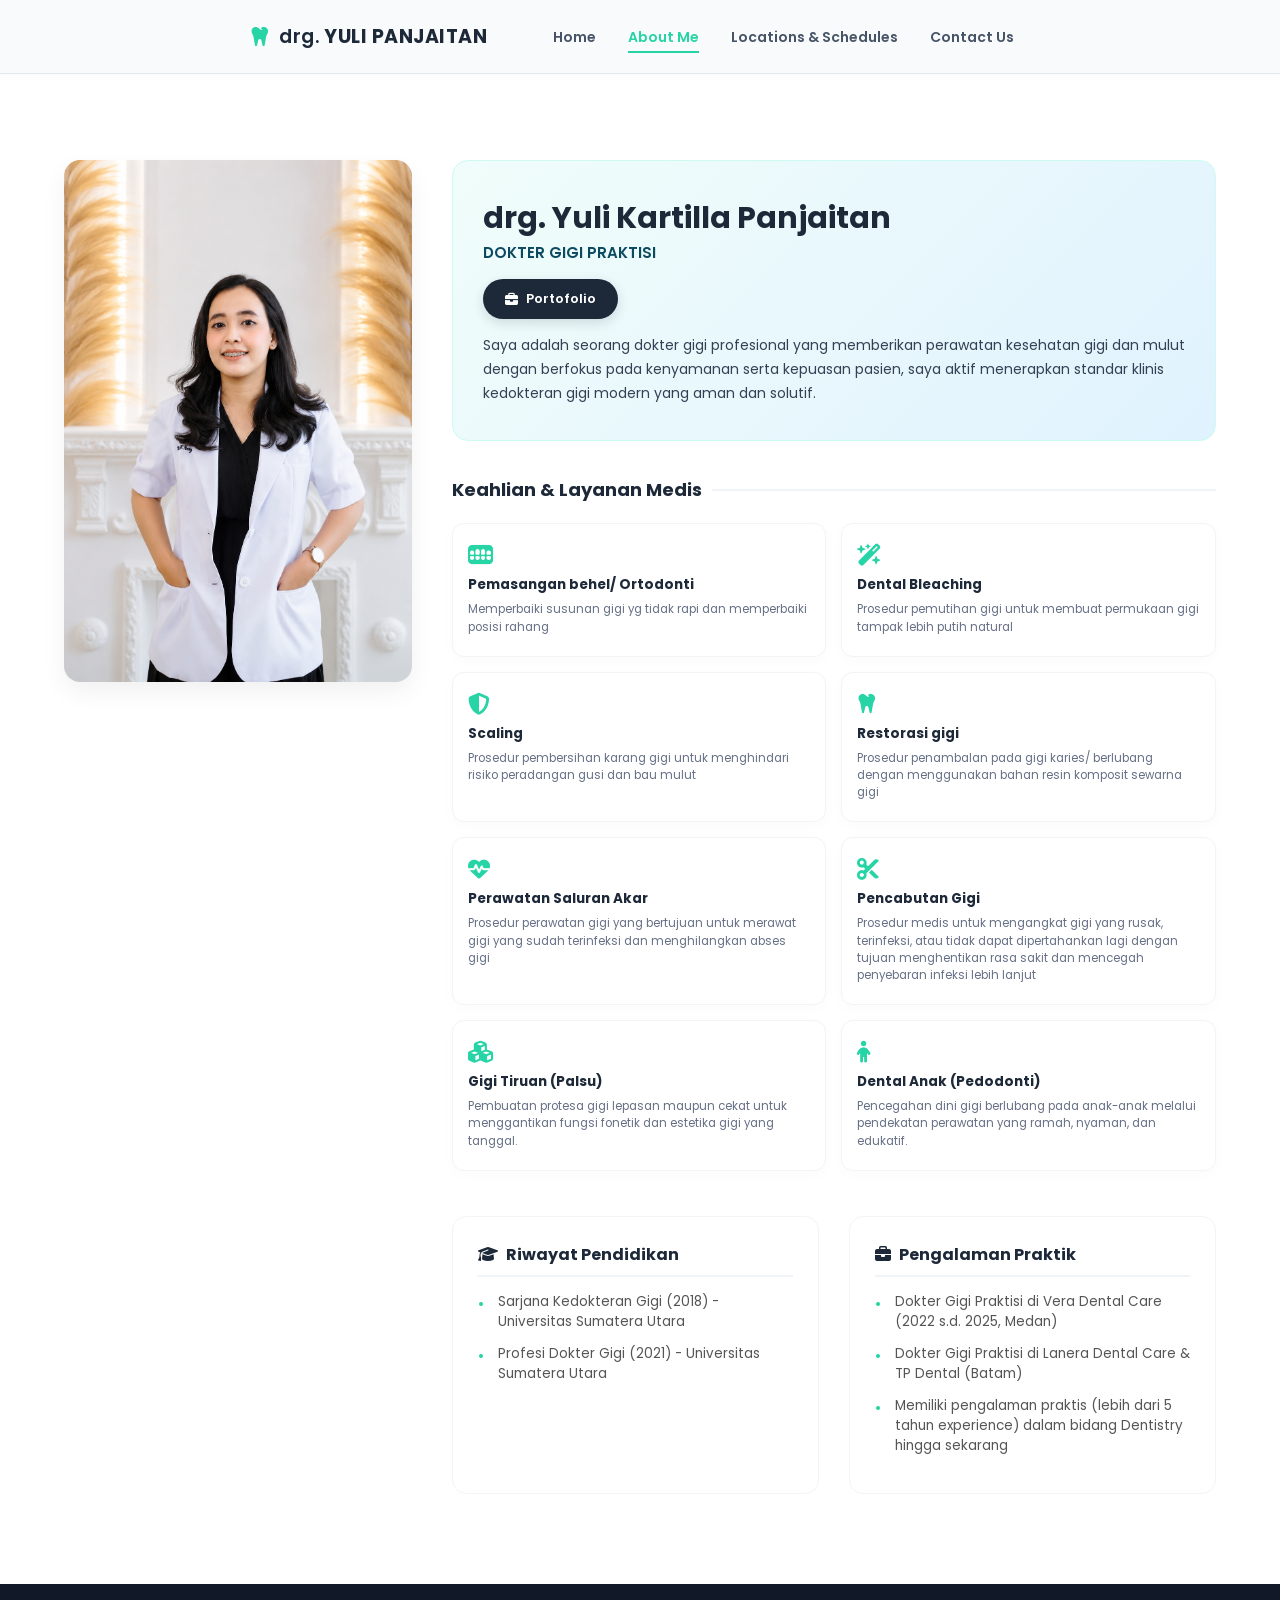
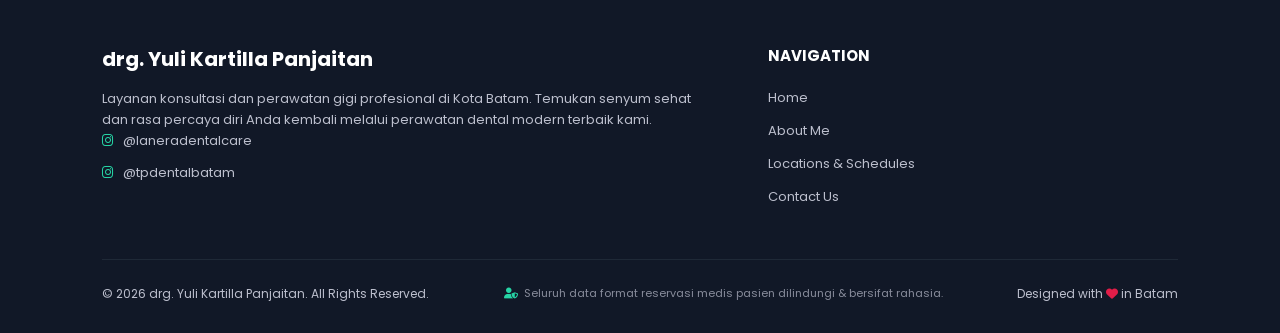
==== commit ab00fedf: "Update about.html" ====
--- a/about.html
+++ b/about.html
@@ -12,14 +12,13 @@
     <meta property="og:type" content="website">
 
     <!-- FAVICON: Data URI SVG Gigi Hijau Mint -->
-    <link rel="icon" type="image/svg+xml" href="data:image/svg+xml,%3Csvg xmlns='http://www.w3.org/2000/svg' viewBox='0 0 512 512'%3E%3Cpath fill='%2326d4a5' d='M416 112c-35.3 0-64 28.7-64 64v51.2c0 23.4-12.2 44.9-32.3 56.8L272 312.6l-47.7-28.6c-20.1-12-32.3-33.5-32.3-56.8V176c0-35.3-28.7-64-64-64S64 140.7 64 176c0 86.8 52.3 162.7 128 193.3V432c0 17.7 14.3 32 32 32h64c17.7 0 32-14.3 32-32V369.3c75.7-30.6 128-106.5 128-193.3c0-35.3-28.7-64-64-64z'/%3E%3C/svg%3E">
+    <link rel="icon" type="image/xml+svg" href="data:image/svg+xml,%3Csvg xmlns='http://www.w3.org/2000/svg' viewBox='0 0 512 512'%3E%3Cpath fill='%2326d4a5' d='M416 112c-35.3 0-64 28.7-64 64v51.2c0 23.4-12.2 44.9-32.3 56.8L272 312.6l-47.7-28.6c-20.1-12-32.3-33.5-32.3-56.8V176c0-35.3-28.7-64-64-64S64 140.7 64 176c0 86.8 52.3 162.7 128 193.3V432c0 17.7 14.3 32 32 32h64c17.7 0 32-14.3 32-32V369.3c75.7-30.6 128-106.5 128-193.3c0-35.3-28.7-64-64-64z'/%3E%3C/svg%3E">
     <link rel="stylesheet" href="https://cdnjs.cloudflare.com/ajax/libs/font-awesome/6.4.0/css/all.min.css">
     <link href="https://fonts.googleapis.com/css2?family=Poppins:wght@300;400;600;700&display=swap" rel="stylesheet">
     
     <style>
         * { margin: 0; padding: 0; box-sizing: border-box; font-family: 'Poppins', sans-serif; scroll-behavior: smooth; }
         
-        /* MODERN TRANSITION: Dasar Opacity Efek Pindah Halaman */
         body { 
             background-color: #ffffff; 
             color: #333; 
@@ -48,7 +47,8 @@
         nav ul li a.active { color: #26d4a5; }
         .menu-toggle { display: none; font-size: 24px; cursor: pointer; }
 
-        .about-section { padding: 160px 8% 90px 8%; background-color: #ffffff; display: grid; grid-template-columns: 1fr 1.6fr; gap: 50px; align-items: start; }
+        /* STRUKTUR SEMULA: Grid 2 Kolom Kiri & Kanan Berdampingan di Desktop */
+        .about-section { padding: 160px 5% 90px 5%; background-color: #ffffff; display: grid; grid-template-columns: 1fr 2.2fr; gap: 40px; align-items: start; }
         .about-img-box { position: relative; border-radius: 16px; overflow: hidden; box-shadow: 0 10px 25px rgba(0, 0, 0, 0.06); position: sticky; top: 120px; transition: transform 0.4s ease; }
         .about-img-box img { width: 100%; height: auto; display: block; object-fit: cover; transition: transform 0.5s ease; }
         .about-img-box:hover { transform: translateY(-6px); box-shadow: 0 20px 40px rgba(38, 212, 165, 0.15); }
@@ -58,14 +58,26 @@
         .profile-highlight-card:hover { transform: translateY(-4px); border-color: #99f6e4; }
         .about-details h2 { font-size: 30px; color: #1d2939; font-weight: 700; }
         .about-details .subtitle { font-size: 15px; color: #0c4a60; font-weight: 600; text-transform: uppercase; margin-bottom: 15px; }
-        .btn-portfolio { display: inline-flex; align-items: center; gap: 8px; background-color: #1d2939; color: white; padding: 10px 22px; border-radius: 30px; text-decoration: none; font-weight: 600; font-size: 13px; }
-
-        .skills-title-main { font-size: 18px; color: #1d2939; font-weight: 700; margin-bottom: 20px; display: flex; align-items: center; gap: 10px; }
+        
+        .btn-portfolio { display: inline-flex; align-items: center; gap: 8px; background-color: #1d2939; color: white; padding: 10px 22px; border-radius: 30px; text-decoration: none; font-weight: 600; font-size: 13px; box-shadow: 0 4px 12px rgba(29, 41, 57, 0.15); transition: all 0.3s; }
+        .btn-portfolio:hover { background-color: #111827; transform: translateY(-2px); box-shadow: 0 6px 15px rgba(29, 41, 57, 0.3); }
+
+        .skills-title-main { font-size: 18px; color: #1d2939; font-weight: 700; margin-bottom: 20px; display: flex; align-items: center; gap: 10px; margin-top: 10px; }
         .skills-title-main::after { content: ""; flex-grow: 1; height: 2px; background-color: #f0f4f8; }
-        .skills-grid-layout { display: grid; grid-template-columns: repeat(auto-fit, minmax(240px, 1fr)); gap: 20px; margin-bottom: 45px; }
-        .skill-card-box { background: #ffffff; padding: 22px 20px; border-radius: 12px; box-shadow: 0 4px 15px rgba(0,0,0,0.02); border: 1px solid #f2f4f7; transition: all 0.3s; }
+        
+        /* UKURAN DISESUAIKAN: Tetap Presisi 4 Kolom di Samping Foto Dokter */
+        .skills-grid-layout { 
+            display: grid; 
+            grid-template-columns: repeat(4, 1fr); 
+            gap: 15px; 
+            margin-bottom: 45px; 
+        }
+        
+        .skill-card-box { background: #ffffff; padding: 20px 15px; border-radius: 12px; box-shadow: 0 4px 15px rgba(0,0,0,0.02); border: 1px solid #f2f4f7; transition: all 0.3s; display: flex; flex-direction: column; justify-content: flex-start; }
         .skill-card-box:hover { transform: translateY(-3px); border-color: #26d4a5; box-shadow: 0 8px 25px rgba(0,0,0,0.06); }
-        .skill-card-icon { font-size: 24px; color: #26d4a5; margin-bottom: 12px; }
+        .skill-card-icon { font-size: 22px; color: #26d4a5; margin-bottom: 10px; display: inline-block; }
+        .skill-card-box h4 { font-size: 13.5px; color: #1d2939; font-weight: 700; margin-bottom: 6px; line-height: 1.4; }
+        .skill-card-box p { font-size: 11.5px; color: #667085; line-height: 1.5; }
 
         .history-grid { display: grid; grid-template-columns: 1fr 1fr; gap: 30px; }
         .history-block { background: #ffffff; padding: 25px; border-radius: 14px; border: 1px solid #f2f4f7; transition: all 0.4s ease; }
@@ -77,8 +89,23 @@
 
         footer { background-color: #111827; color: #bcbfcd; padding: 60px 8% 30px 8%; font-size: 14px; }
         .footer-container { display: grid; grid-template-columns: 1.5fr 1fr; gap: 50px; margin-bottom: 40px; }
+        .footer-brand h3 { color: white; font-size: 20px; margin-bottom: 15px; font-weight: 700; }
+        .footer-brand p { line-height: 1.6; font-size: 13px; }
+        .footer-socials-link a { color: #bcbfcd; text-decoration: none; display: flex; align-items: center; gap: 10px; margin-bottom: 12px; transition: color 0.3s; font-size: 13px; }
+        .footer-socials-link a:hover { color: #26d4a5; }
+        .footer-links h4 { color: white; font-size: 15px; font-weight: 700; margin-bottom: 20px; text-transform: uppercase; }
+        .footer-links ul { list-style: none; }
+        .footer-links ul li { margin-bottom: 12px; }
+        .footer-links ul li a { color: #bcbfcd; text-decoration: none; font-size: 13px; transition: color 0.3s; }
+        .footer-links ul li a:hover { color: #26d4a5; }
+        
         .footer-bottom { border-top: 1px solid #1f2937; padding-top: 25px; display: flex; justify-content: space-between; align-items: center; flex-wrap: wrap; gap: 15px; font-size: 12px; }
         .footer-bottom .privacy-note { color: #888c9b; font-size: 11px; display: flex; align-items: center; gap: 6px; }
+
+        /* Media Queries Responsif */
+        @media (max-width: 1400px) {
+            .skills-grid-layout { grid-template-columns: repeat(2, 1fr); } /* Menjadi 2x4 di layar medium desktop */
+        }
 
         @media (max-width: 992px) {
             header { justify-content: space-between; padding: 16px 5%; background: #f8fafc !important; }
@@ -87,9 +114,10 @@
             nav ul.active { display: flex; }
             .about-section { grid-template-columns: 1fr; padding: 130px 5% 40px 5%; }
             .about-img-box { position: relative; top: 0; }
+            .skills-grid-layout { grid-template-columns: 1fr; } /* Menjadi 1 kolom di HP */
             .history-grid { grid-template-columns: 1fr; }
-            .footer-container { grid-template-columns: 1fr; }
-            .footer-bottom { flex-direction: column; text-align: center; }
+            .footer-container { grid-template-columns: 1fr; gap: 30px; }
+            .footer-bottom { flex-direction: column; text-align: center; gap: 10px; }
         }
     </style>
 </head>
@@ -115,46 +143,87 @@
 
     <!-- SECTION: Tentang Dokter -->
     <section class="about-section">
+        
+        <!-- Kolom Kiri: Foto Dokter (Sticky di Desktop) -->
         <div class="about-img-box">
             <img src="drg-yuli.jpg" alt="Foto drg. Yuli Kartilla Panjaitan" onerror="this.src='https://via.placeholder.com/400x500?text=Foto+drg.+Yuli'">
         </div>
         
+        <!-- Kolom Kanan: Seluruh Isi Profil & Grid Keahlian -->
         <div class="about-details">
             <div class="profile-highlight-card">
                 <h2>drg. Yuli Kartilla Panjaitan</h2>
                 <div class="subtitle">Dokter Gigi Praktisi</div>
-                <a href="https://www.instagram.com/drg.yuli?igsh=MXcycHk3Z3JtbWp4Mw==" target="_blank" class="btn-portfolio">
+                
+                <a href="https://www.instagram.com/drg.yulipanjaitan/" target="_blank" class="btn-portfolio">
                     <i class="fa-solid fa-briefcase"></i> Portofolio
                 </a>
-                <p class="desc">Saya adalah seorang dokter gigi profesional yang memberikan perawatan kesehatan gigi dan mulut dengan berfokus pada kenyamanan serta kepuasan pasien, saya aktif menerapkan standar klinis kedokteran gigi modern yang aman dan solutif.</p>
+                
+                <p class="desc" style="margin-top: 15px; line-height: 1.7; font-size: 14px; color: #344054;">Saya adalah seorang dokter gigi profesional yang memberikan perawatan kesehatan gigi dan mulut dengan berfokus pada kenyamanan serta kepuasan pasien, saya aktif menerapkan standar klinis kedokteran gigi modern yang aman dan solutif.</p>
             </div>
             
-            <!-- Keahlian -->
+            <!-- Grid Keahlian & Layanan Medis (Pas 4 Atas & 4 Bawah) -->
             <div class="skills-title-main">Keahlian & Layanan Medis</div>
             <div class="skills-grid-layout">
+                
+                <!-- BARIS ATAS - KARTU 1 -->
                 <div class="skill-card-box">
                     <i class="fa-solid fa-teeth skill-card-icon"></i>
-                    <h4>Pemasangan Behel (Ortodonti)</h4>
-                    <p>Koreksi struktur rahang dan susunan gigi yang tidak rata demi fungsi kunyah yang maksimal serta estetika wajah.</p>
-                </div>
+                    <h4>Pemasangan behel/ Ortodonti</h4>
+                    <p>Memperbaiki susunan gigi yg tidak rapi dan memperbaiki posisi rahang</p>
+                </div>
+                
+                <!-- BARIS ATAS - KARTU 2 -->
                 <div class="skill-card-box">
                     <i class="fa-solid fa-wand-magic-sparkles skill-card-icon"></i>
-                    <h4>Bleaching (Pemutihan Gigi)</h4>
-                    <p>Prosedur pencerahan warna gigi secara aman untuk mengembalikan kilau putih alami senyum Anda.</p>
-                </div>
+                    <h4>Dental Bleaching</h4>
+                    <p>Prosedur pemutihan gigi untuk membuat permukaan gigi tampak lebih putih natural</p>
+                </div>
+                
+                <!-- BARIS ATAS - KARTU 3 -->
                 <div class="skill-card-box">
                     <i class="fa-solid fa-shield-halved skill-card-icon"></i>
-                    <h4>Scaling (Pembersihan Karang)</h4>
-                    <p>Pembersihan plak dan karang gigi keras guna menghindari risiko periodontitis dan bau mulut kronis.</p>
-                </div>
+                    <h4>Scaling</h4>
+                    <p>Prosedur pembersihan karang gigi untuk menghindari risiko peradangan gusi dan bau mulut</p>
+                </div>
+                
+                <!-- BARIS ATAS - KARTU 4 -->
                 <div class="skill-card-box">
                     <i class="fa-solid fa-tooth skill-card-icon"></i>
-                    <h4>Penambalan Estetik</h4>
-                    <p>Restorasi area karies gigi menggunakan resin komposit sewarna asli dengan teknik pengerjaan presisi.</p>
+                    <h4>Restorasi gigi</h4>
+                    <p>Prosedur penambalan pada gigi karies/ berlubang dengan menggunakan bahan resin komposit sewarna gigi</p>
+                </div>
+                
+                <!-- BARIS BAWAH - KARTU 5 -->
+                <div class="skill-card-box">
+                    <i class="fa-solid fa-heart-pulse skill-card-icon"></i>
+                    <h4>Perawatan Saluran Akar</h4>
+                    <p>Prosedur perawatan gigi yang bertujuan untuk merawat gigi yang sudah terinfeksi dan menghilangkan abses gigi</p>
+                </div>
+                
+                <!-- BARIS BAWAH - KARTU 6 -->
+                <div class="skill-card-box">
+                    <i class="fa-solid fa-scissors skill-card-icon"></i>
+                    <h4>Pencabutan Gigi</h4>
+                    <p>Prosedur medis untuk mengangkat gigi yang rusak, terinfeksi, atau tidak dapat dipertahankan lagi dengan tujuan menghentikan rasa sakit dan mencegah penyebaran infeksi lebih lanjut</p>
+                </div>
+                
+                <!-- BARIS BAWAH - KARTU 7 -->
+                <div class="skill-card-box">
+                    <i class="fa-solid fa-cubes skill-card-icon"></i>
+                    <h4>Gigi Tiruan (Palsu)</h4>
+                    <p>Pembuatan protesa gigi lepasan maupun cekat untuk menggantikan fungsi fonetik dan estetika gigi yang tanggal.</p>
+                </div>
+                
+                <!-- BARIS BAWAH - KARTU 8 -->
+                <div class="skill-card-box">
+                    <i class="fa-solid fa-child skill-card-icon"></i>
+                    <h4>Dental Anak (Pedodonti)</h4>
+                    <p>Pencegahan dini gigi berlubang pada anak-anak melalui pendekatan perawatan yang ramah, nyaman, dan edukatif.</p>
                 </div>
             </div>
             
-            <!-- Riwayat -->
+            <!-- Riwayat Akademis & Praktik -->
             <div class="history-grid">
                 <div class="history-block">
                     <h3><i class="fa-solid fa-graduation-cap"></i> Riwayat Pendidikan</h3>
@@ -168,6 +237,7 @@
                     <ul class="history-list">
                         <li class="history-item">Dokter Gigi Praktisi di Vera Dental Care (2022 s.d. 2025, Medan)</li>
                         <li class="history-item">Dokter Gigi Praktisi di Lanera Dental Care & TP Dental (Batam)</li>
+                        <li class="history-item">Memiliki pengalaman praktis (lebih dari 5 tahun experience) dalam bidang Dentistry hingga sekarang</li>
                     </ul>
                 </div>
             </div>
@@ -176,6 +246,25 @@
 
     <!-- FOOTER -->
     <footer>
+        <div class="footer-container">
+            <div class="footer-brand">
+                <h3>drg. Yuli Kartilla Panjaitan</h3>
+                <p>Layanan konsultasi dan perawatan gigi profesional di Kota Batam. Temukan senyum sehat dan rasa percaya diri Anda kembali melalui perawatan dental modern terbaik kami.</p>
+                <div class="footer-socials-link">
+                    <a href="https://www.instagram.com/laneradentalcare/?hl=id" target="_blank"><i class="fa-brands fa-instagram" style="color: #26d4a5;"></i> @laneradentalcare</a>
+                    <a href="https://www.instagram.com/tpdentalbatam/" target="_blank"><i class="fa-brands fa-instagram" style="color: #26d4a5;"></i> @tpdentalbatam</a>
+                </div>
+            </div>
+            <div class="footer-links">
+                <h4>Navigation</h4>
+                <ul>
+                    <li><a href="index.html">Home</a></li>
+                    <li><a href="about.html">About Me</a></li>
+                    <li><a href="index.html#locations">Locations & Schedules</a></li>
+                    <li><a href="index.html#contact">Contact Us</a></li>
+                </ul>
+            </div>
+        </div>
         <div class="footer-bottom">
             <p>&copy; 2026 drg. Yuli Kartilla Panjaitan. All Rights Reserved.</p>
             <p class="privacy-note"><i class="fa-solid fa-user-shield" style="color: #26d4a5;"></i> Seluruh data format reservasi medis pasien dilindungi & bersifat rahasia.</p>
@@ -183,13 +272,12 @@
         </div>
     </footer>
 
+    <!-- INTERACTIVE JAVASCRIPT CODES -->
     <script>
-        // Trigger Efek Masuk Lembut Fade-In Saat Dom Siap
         document.addEventListener('DOMContentLoaded', () => {
             document.body.style.opacity = '1';
         });
 
-        // Interseptor Link Internal untuk Efek Fade-Out Modern di Layar HP Pasien
         document.querySelectorAll('a').forEach(link => {
             link.addEventListener('click', function(e) {
                 const href = this.getAttribute('href');
